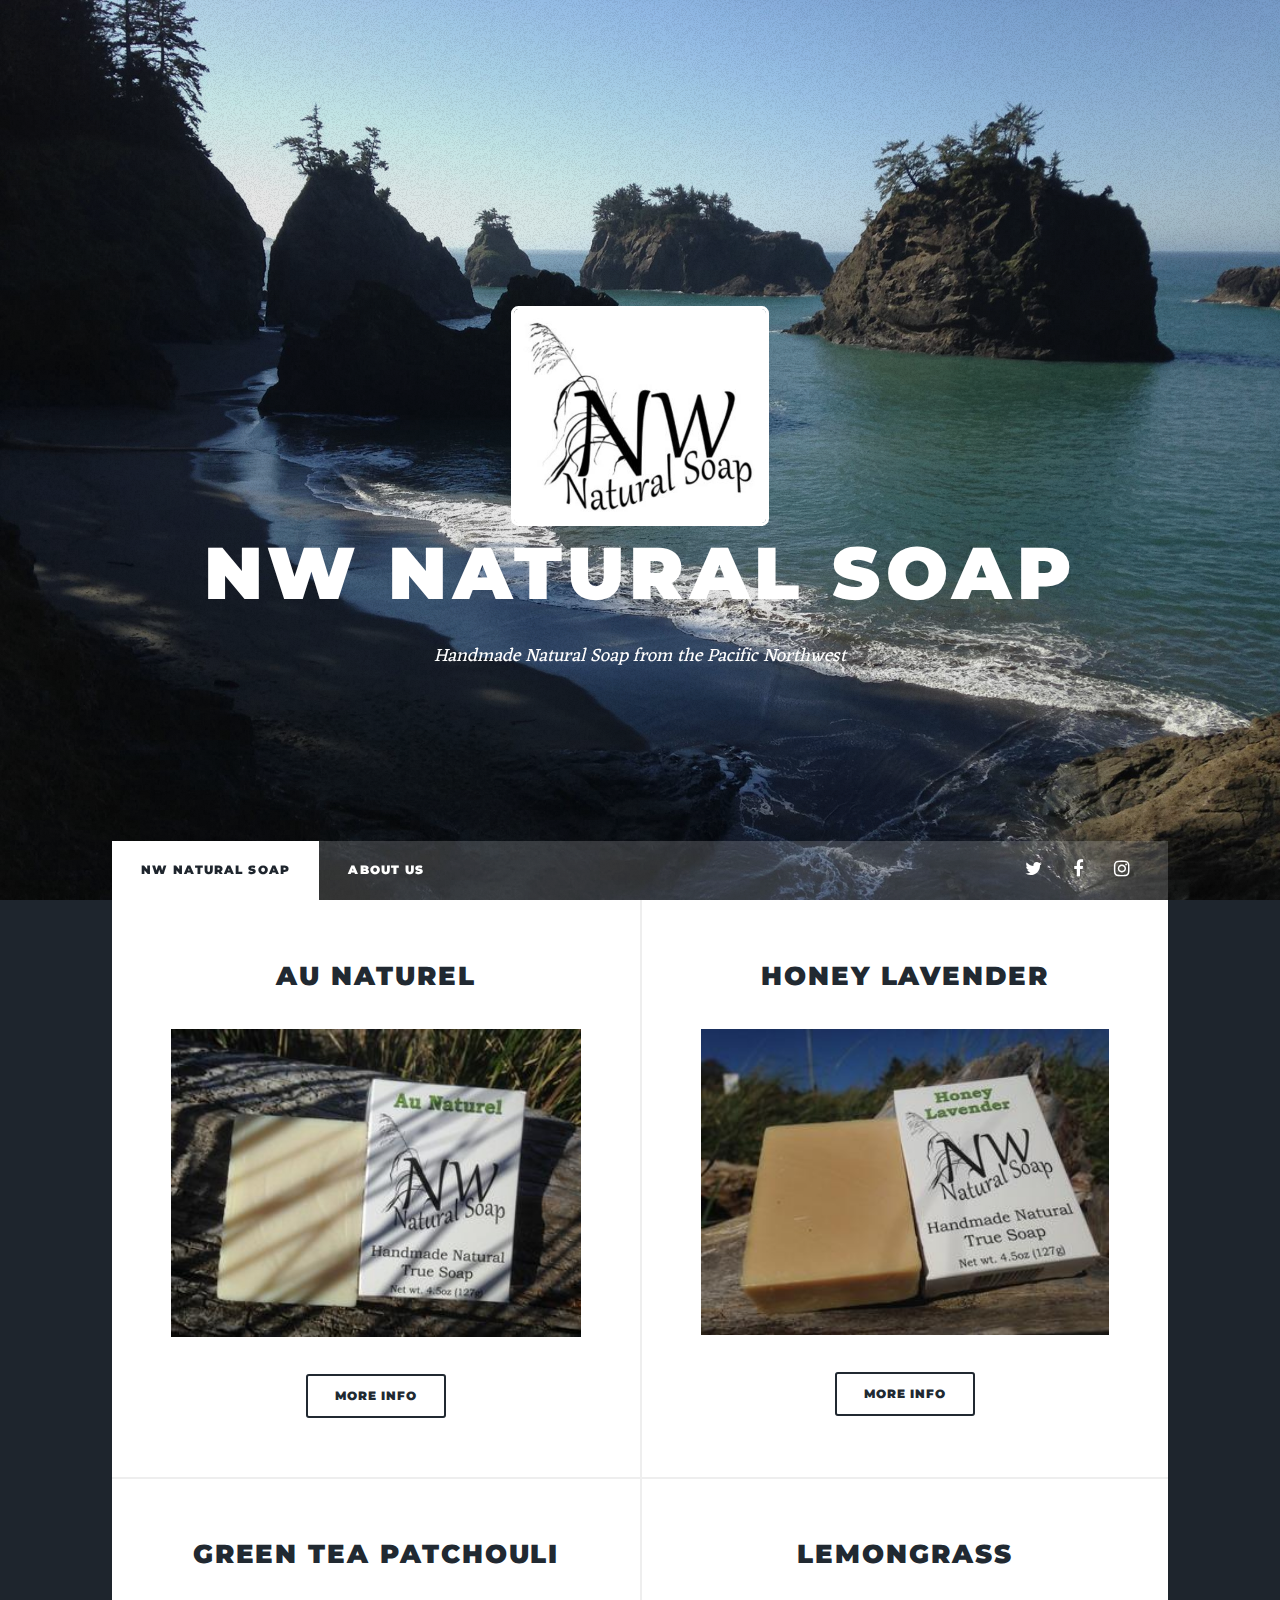
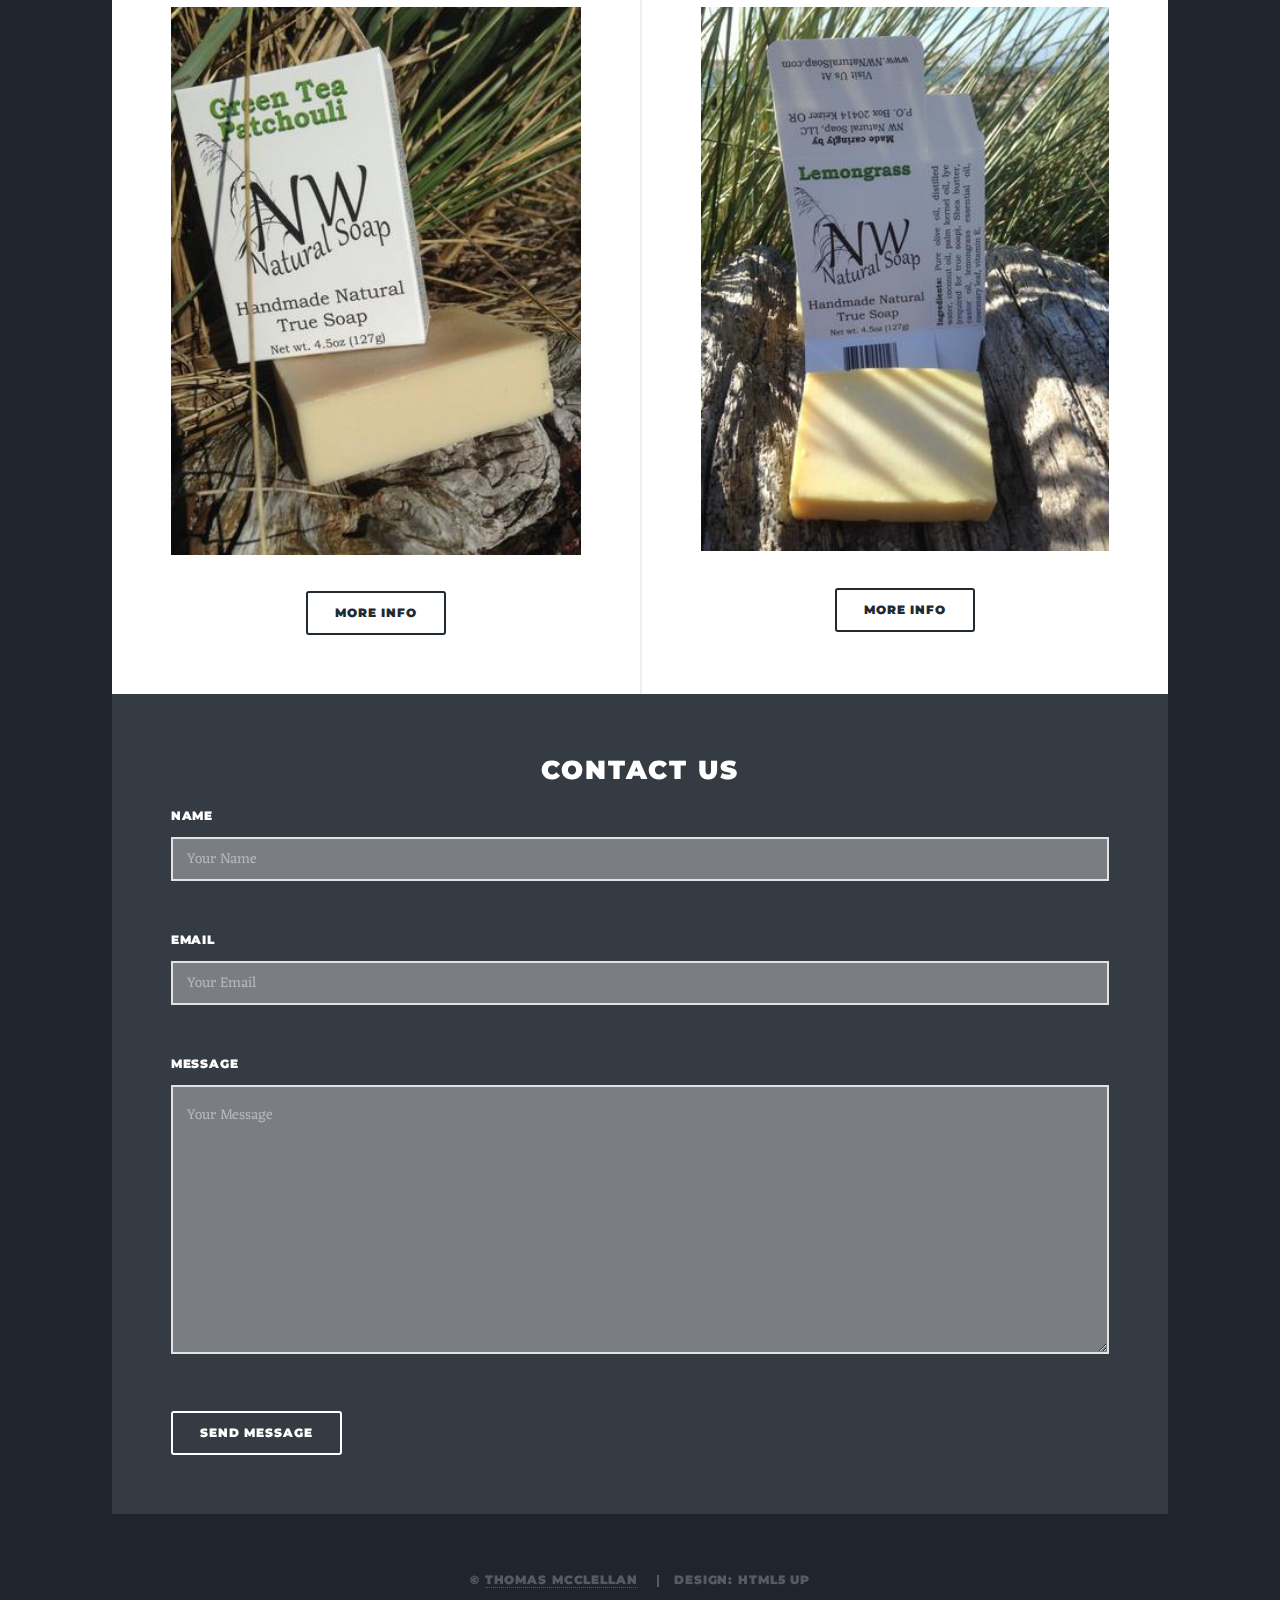
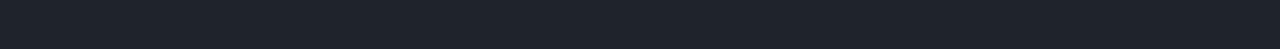
==== index.html @ 05a338fe "Fonts and info added" ====
<!DOCTYPE HTML>
<!--
	Massively by HTML5 UP
	html5up.net | @ajlkn
	Free for personal and commercial use under the CCA 3.0 license (html5up.net/license)
-->
<html>
	<head>
		<title>NW Natural Soap Company</title>
		<meta charset="utf-8" />
		<meta name="viewport" content="width=device-width, initial-scale=1, user-scalable=no" />
    <link rel="stylesheet" href="assets/css/main.css" />
    <link href="https://fonts.googleapis.com/css?family=Eczar|Montserrat:500" rel="stylesheet">    
		<noscript><link rel="stylesheet" href="assets/css/noscript.css" /></noscript>
	</head>
	<body class="is-loading">

		<!-- Wrapper -->
    <div id="wrapper" class="fade-in">

      <!-- Intro -->
      <div id="intro">
        <img src="./images/logo.jpg" alt="NW Natural Soap" style="height: 15em; border: 3px solid white;; border-radius: 0.5em">
        <h1 style="margin-top: 10px">NW Natural Soap</h1>
        <p>Handmade Natural Soap from the Pacific Northwest</p><br><br><br>
      </div>

      <!-- Header -->
      <header id="header">
        <a href="index.html" class="logo">NW Natural Soap</a>
      </header>

      <!-- Nav -->
      <nav id="nav">
        <ul class="links">
          <li class="active"><a href="index.html">NW Natural Soap</a></li>
          <li><a href="aboutUs.html">About Us</a></li>
          <!-- <li><a href="elements.html">Elements Reference</a></li> -->
        </ul>
        <ul class="icons">
          <li><a href="#" class="icon fa-twitter"><span class="label">Twitter</span></a></li>
          <li><a href="#" class="icon fa-facebook"><span class="label">Facebook</span></a></li>
          <li><a href="#" class="icon fa-instagram"><span class="label">Instagram</span></a></li>
        </ul>
      </nav>

      <!-- Main -->
      <div id="main">

        <!-- Product -->
          <section class="posts">
            <article>
              <header>
                <h2>Au Naturel</h2>
              </header>
              <a class="image fit"><img src="images/auNaturel.jpg" alt="" /></a>
              <div class="dropdown">
                <button class="accordion">More Info</button>
                <div class="accordionDrop">
                  <p>Our Au Naturel soap is just that.  No added colors, scents, or oils are added, providing a gentle cleansing soap that is safe for sensitive skin. <br><br> Ingredients:  Pure olive oil, distilled water, coconut oil, palm kernel oil, lye (required for true soap), castor oil, rosemary leaf, and vitamin E. <br><br> $5.00</p>
              
                  <ul class="actions">
                    <li><a href="#" class="button">Buy Now!</a></li>
                  </ul>
                </div>
              </div>
            </article>
            <article>
              <header>
                <h2>Honey Lavender</h2>
              </header>
              <a class="image fit"><img src="images/honeyLavender.jpg" alt="" /></a>
              <div class="dropdown">
                <button class="accordion">More Info</button>
                <div class="accordionDrop">
                    <p>Honey Lavender is a wonderful blend of goodness!  Considered to be antioxidant rich, a natural antibacterial and a humectant (attracting and retaining moisture) honey is one of the most healthful additives for soap!  Lavender is thought to soothe the skin, promote healing and reduce redness.  This soap leaves your skin moist and smooth. <br><br> Ingredients:  Pure olive oil, distilled water, coconut oil, palm kernel oil, lye (required for true soap), castor oil, buckwheat honey, lavender (Bulgarian) essential oil. <br><br> $6.50</p>
              
                  <ul class="actions">
                    <li><a href="#" class="button">Buy Now!</a></li>
                  </ul>
                </div>
              </div>
            </article>
            <article>
              <header>
                <h2>Green Tea Patchouli</h2>
              </header>
              <a class="image fit"><img src="images/greenTeaPatchouli.jpg" alt="" /></a>
              <div class="dropdown">
                <button class="accordion">More Info</button>
                <div class="accordionDrop">
                    <p>Our research has found this to be a surprisingly popular blend!  Patchouli, known for its strong earthy fragrance, may have positive physical and emotional benefits when incorporated into a natural skin care routine.  Current research suggests health benefits of using green tea on skin, primarily with an antioxidant focus. <br><br> Ingredients:  Pure olive oil, green tea, coconut oil, palm kernel oil, lye (required for true soap), castor oil, patchouli essential oil, rosemary leaf, vitamin E. <br><br> $5.00</p>
              
                  <ul class="actions">
                    <li><a href="#" class="button">Buy Now!</a></li>
                  </ul>
                </div>
              </div>
            </article>
            <article>
              <header>
                <h2>Lemongrass</h2>
              </header>
              <a class="image fit"><img src="images/lemongrass.jpg" alt="" /></a>
              <div class="dropdown">
                <button class="accordion">More Info</button>
                <div class="accordionDrop">
                    <p>Lemongrass is a bright citrusy essential oil considered to provide antifungal, antibacterial, and anti-inflammatory protection to name a few. <br><br> Ingredients:  Pure olive oil, distilled water, coconut oil, palm kernel oil, lye (required for true soap), shea butter, castor oil, lemongrass essential oil, rosemary leaf, vitamin E. <br><br> $5.00</p>
              
                  <ul class="actions">
                    <li><a href="#" class="button">Buy Now!</a></li>
                  </ul>
                </div>
              </div>
            </article>
          </section>
      </div>

      <!-- Footer -->
      <footer id="footer">
        <section>
          <h2>Contact Us</h2>
          <form "https://formspree.io/thomasmcclellan87@gmail.com" method="POST">
            <div class="field form-group">
              <label for="name">Name</label>
              <input type="text" class="form-control" placeholder="Your Name" id="name" required="" data-validation-required-message="Please enter your name" name="name"> 
              <p class="help-block text-danger"></p>
            </div>
            <div class="field form-group">
              <label for="email">Email</label>
              <input type="email" class="form-control" placeholder="Your Email" id="email" required="" data-validation-required-message="Please enter your email" name="_replyto"> 
              <p class="help-block text-danger"></p>
            </div>
            <div class="field form-group">
              <label for="message">Message</label>
              <textarea class="form-control" rows="7" placeholder="Your Message" id="message" required="" data-validation-required-message="Please leave a message" name="message"></textarea>
              <p class="help-block text-danger"></p>
            </div>
            <div class="text-center actions">
              <div id="success"></div>
              <button id="sendMessageButton" class="btn btn-primary" type="submit">
                Send Message
              </button>
            </div>
          </form>
        </section>
      </footer>

      <!-- Copyright -->
      <div id="copyright">
        <ul>
          <li>&copy; <a href="thomasmcclellan.github.io" target="blank">Thomas McClellan</a></li>
          <li>Design: HTML5 UP</li>
        </ul>
      </div>
    </div>

    <!-- Scripts -->
    
    <script src="assets/js/jquery.min.js"></script>
    <script src="assets/js/jquery.scrollex.min.js"></script>
    <script src="assets/js/jquery.scrolly.min.js"></script>
    <script src="assets/js/skel.min.js"></script>
    <script src="assets/js/util.js"></script>
    <script src="assets/js/main.js"></script>
	</body>
</html>
---- assets/css/main.css ----
@import url(font-awesome.min.css);
@import url("https://fonts.googleapis.com/css?family=Merriweather:300,700,300italic,700italic|Source+Sans+Pro:900");

/*
	Massively by HTML5 UP
	html5up.net | @ajlkn
	Free for personal and commercial use under the CCA 3.0 license (html5up.net/license)
*/

/* Reset */

	html, body, div, span, applet, object, iframe, h1, h2, h3, h4, h5, h6, p, blockquote, pre, a, abbr, acronym, address, big, cite, code, del, dfn, em, img, ins, kbd, q, s, samp, small, strike, strong, sub, sup, tt, var, b, u, i, center, dl, dt, dd, ol, ul, li, fieldset, form, label, legend, table, caption, tbody, tfoot, thead, tr, th, td, article, aside, canvas, details, embed, figure, figcaption, footer, header, hgroup, menu, nav, output, ruby, section, summary, time, mark, audio, video {
		margin: 0;
		padding: 0;
		border: 0;
		font-size: 100%;
		font: inherit;
		vertical-align: baseline;
	}

	article, aside, details, figcaption, figure, footer, header, hgroup, menu, nav, section {
		display: block;
	}

	body {
		line-height: 1;
	}

	ol, ul {
		list-style: none;
	}

	blockquote, q {
		quotes: none;
	}

	blockquote:before, blockquote:after, q:before, q:after {
		content: '';
		content: none;
	}

	table {
		border-collapse: collapse;
		border-spacing: 0;
	}

	body {
		-webkit-text-size-adjust: none;
	}

/* Box Model */

	*, *:before, *:after {
		-moz-box-sizing: border-box;
		-webkit-box-sizing: border-box;
		box-sizing: border-box;
	}

/* Grid */

	.row {
		border-bottom: solid 1px transparent;
		-moz-box-sizing: border-box;
		-webkit-box-sizing: border-box;
		box-sizing: border-box;
	}

	.row > * {
		float: left;
		-moz-box-sizing: border-box;
		-webkit-box-sizing: border-box;
		box-sizing: border-box;
	}

	.row:after, .row:before {
		content: '';
		display: block;
		clear: both;
		height: 0;
	}

	.row.uniform > * > :first-child {
		margin-top: 0;
	}

	.row.uniform > * > :last-child {
		margin-bottom: 0;
	}

	.row.\30 \25 > * {
		padding: 0 0 0 0rem;
	}

	.row.\30 \25 {
		margin: 0 0 -1px 0rem;
	}

	.row.uniform.\30 \25 > * {
		padding: 0rem 0 0 0rem;
	}

	.row.uniform.\30 \25 {
		margin: 0rem 0 -1px 0rem;
	}

	.row > * {
		padding: 0 0 0 1.5rem;
	}

	.row {
		margin: 0 0 -1px -1.5rem;
	}

	.row.uniform > * {
		padding: 1.5rem 0 0 1.5rem;
	}

	.row.uniform {
		margin: -1.5rem 0 -1px -1.5rem;
	}

	.row.\32 00\25 > * {
		padding: 0 0 0 3rem;
	}

	.row.\32 00\25 {
		margin: 0 0 -1px -3rem;
	}

	.row.uniform.\32 00\25 > * {
		padding: 3rem 0 0 3rem;
	}

	.row.uniform.\32 00\25 {
		margin: -3rem 0 -1px -3rem;
	}

	.row.\31 50\25 > * {
		padding: 0 0 0 2.25rem;
	}

	.row.\31 50\25 {
		margin: 0 0 -1px -2.25rem;
	}

	.row.uniform.\31 50\25 > * {
		padding: 2.25rem 0 0 2.25rem;
	}

	.row.uniform.\31 50\25 {
		margin: -2.25rem 0 -1px -2.25rem;
	}

	.row.\35 0\25 > * {
		padding: 0 0 0 0.75rem;
	}

	.row.\35 0\25 {
		margin: 0 0 -1px -0.75rem;
	}

	.row.uniform.\35 0\25 > * {
		padding: 0.75rem 0 0 0.75rem;
	}

	.row.uniform.\35 0\25 {
		margin: -0.75rem 0 -1px -0.75rem;
	}

	.row.\32 5\25 > * {
		padding: 0 0 0 0.375rem;
	}

	.row.\32 5\25 {
		margin: 0 0 -1px -0.375rem;
	}

	.row.uniform.\32 5\25 > * {
		padding: 0.375rem 0 0 0.375rem;
	}

	.row.uniform.\32 5\25 {
		margin: -0.375rem 0 -1px -0.375rem;
	}

	.\31 2u, .\31 2u\24 {
		width: 100%;
		clear: none;
		margin-left: 0;
	}

	.\31 1u, .\31 1u\24 {
		width: 91.6666666667%;
		clear: none;
		margin-left: 0;
	}

	.\31 0u, .\31 0u\24 {
		width: 83.3333333333%;
		clear: none;
		margin-left: 0;
	}

	.\39 u, .\39 u\24 {
		width: 75%;
		clear: none;
		margin-left: 0;
	}

	.\38 u, .\38 u\24 {
		width: 66.6666666667%;
		clear: none;
		margin-left: 0;
	}

	.\37 u, .\37 u\24 {
		width: 58.3333333333%;
		clear: none;
		margin-left: 0;
	}

	.\36 u, .\36 u\24 {
		width: 50%;
		clear: none;
		margin-left: 0;
	}

	.\35 u, .\35 u\24 {
		width: 41.6666666667%;
		clear: none;
		margin-left: 0;
	}

	.\34 u, .\34 u\24 {
		width: 33.3333333333%;
		clear: none;
		margin-left: 0;
	}

	.\33 u, .\33 u\24 {
		width: 25%;
		clear: none;
		margin-left: 0;
	}

	.\32 u, .\32 u\24 {
		width: 16.6666666667%;
		clear: none;
		margin-left: 0;
	}

	.\31 u, .\31 u\24 {
		width: 8.3333333333%;
		clear: none;
		margin-left: 0;
	}

	.\31 2u\24 + *,
	.\31 1u\24 + *,
	.\31 0u\24 + *,
	.\39 u\24 + *,
	.\38 u\24 + *,
	.\37 u\24 + *,
	.\36 u\24 + *,
	.\35 u\24 + *,
	.\34 u\24 + *,
	.\33 u\24 + *,
	.\32 u\24 + *,
	.\31 u\24 + * {
		clear: left;
	}

	.\-11u {
		margin-left: 91.66667%;
	}

	.\-10u {
		margin-left: 83.33333%;
	}

	.\-9u {
		margin-left: 75%;
	}

	.\-8u {
		margin-left: 66.66667%;
	}

	.\-7u {
		margin-left: 58.33333%;
	}

	.\-6u {
		margin-left: 50%;
	}

	.\-5u {
		margin-left: 41.66667%;
	}

	.\-4u {
		margin-left: 33.33333%;
	}

	.\-3u {
		margin-left: 25%;
	}

	.\-2u {
		margin-left: 16.66667%;
	}

	.\-1u {
		margin-left: 8.33333%;
	}

	@media screen and (max-width: 1680px) {

		.row > * {
			padding: 0 0 0 1.5rem;
		}

		.row {
			margin: 0 0 -1px -1.5rem;
		}

		.row.uniform > * {
			padding: 1.5rem 0 0 1.5rem;
		}

		.row.uniform {
			margin: -1.5rem 0 -1px -1.5rem;
		}

		.row.\32 00\25 > * {
			padding: 0 0 0 3rem;
		}

		.row.\32 00\25 {
			margin: 0 0 -1px -3rem;
		}

		.row.uniform.\32 00\25 > * {
			padding: 3rem 0 0 3rem;
		}

		.row.uniform.\32 00\25 {
			margin: -3rem 0 -1px -3rem;
		}

		.row.\31 50\25 > * {
			padding: 0 0 0 2.25rem;
		}

		.row.\31 50\25 {
			margin: 0 0 -1px -2.25rem;
		}

		.row.uniform.\31 50\25 > * {
			padding: 2.25rem 0 0 2.25rem;
		}

		.row.uniform.\31 50\25 {
			margin: -2.25rem 0 -1px -2.25rem;
		}

		.row.\35 0\25 > * {
			padding: 0 0 0 0.75rem;
		}

		.row.\35 0\25 {
			margin: 0 0 -1px -0.75rem;
		}

		.row.uniform.\35 0\25 > * {
			padding: 0.75rem 0 0 0.75rem;
		}

		.row.uniform.\35 0\25 {
			margin: -0.75rem 0 -1px -0.75rem;
		}

		.row.\32 5\25 > * {
			padding: 0 0 0 0.375rem;
		}

		.row.\32 5\25 {
			margin: 0 0 -1px -0.375rem;
		}

		.row.uniform.\32 5\25 > * {
			padding: 0.375rem 0 0 0.375rem;
		}

		.row.uniform.\32 5\25 {
			margin: -0.375rem 0 -1px -0.375rem;
		}

		.\31 2u\28xlarge\29, .\31 2u\24\28xlarge\29 {
			width: 100%;
			clear: none;
			margin-left: 0;
		}

		.\31 1u\28xlarge\29, .\31 1u\24\28xlarge\29 {
			width: 91.6666666667%;
			clear: none;
			margin-left: 0;
		}

		.\31 0u\28xlarge\29, .\31 0u\24\28xlarge\29 {
			width: 83.3333333333%;
			clear: none;
			margin-left: 0;
		}

		.\39 u\28xlarge\29, .\39 u\24\28xlarge\29 {
			width: 75%;
			clear: none;
			margin-left: 0;
		}

		.\38 u\28xlarge\29, .\38 u\24\28xlarge\29 {
			width: 66.6666666667%;
			clear: none;
			margin-left: 0;
		}

		.\37 u\28xlarge\29, .\37 u\24\28xlarge\29 {
			width: 58.3333333333%;
			clear: none;
			margin-left: 0;
		}

		.\36 u\28xlarge\29, .\36 u\24\28xlarge\29 {
			width: 50%;
			clear: none;
			margin-left: 0;
		}

		.\35 u\28xlarge\29, .\35 u\24\28xlarge\29 {
			width: 41.6666666667%;
			clear: none;
			margin-left: 0;
		}

		.\34 u\28xlarge\29, .\34 u\24\28xlarge\29 {
			width: 33.3333333333%;
			clear: none;
			margin-left: 0;
		}

		.\33 u\28xlarge\29, .\33 u\24\28xlarge\29 {
			width: 25%;
			clear: none;
			margin-left: 0;
		}

		.\32 u\28xlarge\29, .\32 u\24\28xlarge\29 {
			width: 16.6666666667%;
			clear: none;
			margin-left: 0;
		}

		.\31 u\28xlarge\29, .\31 u\24\28xlarge\29 {
			width: 8.3333333333%;
			clear: none;
			margin-left: 0;
		}

		.\31 2u\24\28xlarge\29 + *,
		.\31 1u\24\28xlarge\29 + *,
		.\31 0u\24\28xlarge\29 + *,
		.\39 u\24\28xlarge\29 + *,
		.\38 u\24\28xlarge\29 + *,
		.\37 u\24\28xlarge\29 + *,
		.\36 u\24\28xlarge\29 + *,
		.\35 u\24\28xlarge\29 + *,
		.\34 u\24\28xlarge\29 + *,
		.\33 u\24\28xlarge\29 + *,
		.\32 u\24\28xlarge\29 + *,
		.\31 u\24\28xlarge\29 + * {
			clear: left;
		}

		.\-11u\28xlarge\29 {
			margin-left: 91.66667%;
		}

		.\-10u\28xlarge\29 {
			margin-left: 83.33333%;
		}

		.\-9u\28xlarge\29 {
			margin-left: 75%;
		}

		.\-8u\28xlarge\29 {
			margin-left: 66.66667%;
		}

		.\-7u\28xlarge\29 {
			margin-left: 58.33333%;
		}

		.\-6u\28xlarge\29 {
			margin-left: 50%;
		}

		.\-5u\28xlarge\29 {
			margin-left: 41.66667%;
		}

		.\-4u\28xlarge\29 {
			margin-left: 33.33333%;
		}

		.\-3u\28xlarge\29 {
			margin-left: 25%;
		}

		.\-2u\28xlarge\29 {
			margin-left: 16.66667%;
		}

		.\-1u\28xlarge\29 {
			margin-left: 8.33333%;
		}

	}

	@media screen and (max-width: 1280px) {

		.row > * {
			padding: 0 0 0 1.5rem;
		}

		.row {
			margin: 0 0 -1px -1.5rem;
		}

		.row.uniform > * {
			padding: 1.5rem 0 0 1.5rem;
		}

		.row.uniform {
			margin: -1.5rem 0 -1px -1.5rem;
		}

		.row.\32 00\25 > * {
			padding: 0 0 0 3rem;
		}

		.row.\32 00\25 {
			margin: 0 0 -1px -3rem;
		}

		.row.uniform.\32 00\25 > * {
			padding: 3rem 0 0 3rem;
		}

		.row.uniform.\32 00\25 {
			margin: -3rem 0 -1px -3rem;
		}

		.row.\31 50\25 > * {
			padding: 0 0 0 2.25rem;
		}

		.row.\31 50\25 {
			margin: 0 0 -1px -2.25rem;
		}

		.row.uniform.\31 50\25 > * {
			padding: 2.25rem 0 0 2.25rem;
		}

		.row.uniform.\31 50\25 {
			margin: -2.25rem 0 -1px -2.25rem;
		}

		.row.\35 0\25 > * {
			padding: 0 0 0 0.75rem;
		}

		.row.\35 0\25 {
			margin: 0 0 -1px -0.75rem;
		}

		.row.uniform.\35 0\25 > * {
			padding: 0.75rem 0 0 0.75rem;
		}

		.row.uniform.\35 0\25 {
			margin: -0.75rem 0 -1px -0.75rem;
		}

		.row.\32 5\25 > * {
			padding: 0 0 0 0.375rem;
		}

		.row.\32 5\25 {
			margin: 0 0 -1px -0.375rem;
		}

		.row.uniform.\32 5\25 > * {
			padding: 0.375rem 0 0 0.375rem;
		}

		.row.uniform.\32 5\25 {
			margin: -0.375rem 0 -1px -0.375rem;
		}

		.\31 2u\28large\29, .\31 2u\24\28large\29 {
			width: 100%;
			clear: none;
			margin-left: 0;
		}

		.\31 1u\28large\29, .\31 1u\24\28large\29 {
			width: 91.6666666667%;
			clear: none;
			margin-left: 0;
		}

		.\31 0u\28large\29, .\31 0u\24\28large\29 {
			width: 83.3333333333%;
			clear: none;
			margin-left: 0;
		}

		.\39 u\28large\29, .\39 u\24\28large\29 {
			width: 75%;
			clear: none;
			margin-left: 0;
		}

		.\38 u\28large\29, .\38 u\24\28large\29 {
			width: 66.6666666667%;
			clear: none;
			margin-left: 0;
		}

		.\37 u\28large\29, .\37 u\24\28large\29 {
			width: 58.3333333333%;
			clear: none;
			margin-left: 0;
		}

		.\36 u\28large\29, .\36 u\24\28large\29 {
			width: 50%;
			clear: none;
			margin-left: 0;
		}

		.\35 u\28large\29, .\35 u\24\28large\29 {
			width: 41.6666666667%;
			clear: none;
			margin-left: 0;
		}

		.\34 u\28large\29, .\34 u\24\28large\29 {
			width: 33.3333333333%;
			clear: none;
			margin-left: 0;
		}

		.\33 u\28large\29, .\33 u\24\28large\29 {
			width: 25%;
			clear: none;
			margin-left: 0;
		}

		.\32 u\28large\29, .\32 u\24\28large\29 {
			width: 16.6666666667%;
			clear: none;
			margin-left: 0;
		}

		.\31 u\28large\29, .\31 u\24\28large\29 {
			width: 8.3333333333%;
			clear: none;
			margin-left: 0;
		}

		.\31 2u\24\28large\29 + *,
		.\31 1u\24\28large\29 + *,
		.\31 0u\24\28large\29 + *,
		.\39 u\24\28large\29 + *,
		.\38 u\24\28large\29 + *,
		.\37 u\24\28large\29 + *,
		.\36 u\24\28large\29 + *,
		.\35 u\24\28large\29 + *,
		.\34 u\24\28large\29 + *,
		.\33 u\24\28large\29 + *,
		.\32 u\24\28large\29 + *,
		.\31 u\24\28large\29 + * {
			clear: left;
		}

		.\-11u\28large\29 {
			margin-left: 91.66667%;
		}

		.\-10u\28large\29 {
			margin-left: 83.33333%;
		}

		.\-9u\28large\29 {
			margin-left: 75%;
		}

		.\-8u\28large\29 {
			margin-left: 66.66667%;
		}

		.\-7u\28large\29 {
			margin-left: 58.33333%;
		}

		.\-6u\28large\29 {
			margin-left: 50%;
		}

		.\-5u\28large\29 {
			margin-left: 41.66667%;
		}

		.\-4u\28large\29 {
			margin-left: 33.33333%;
		}

		.\-3u\28large\29 {
			margin-left: 25%;
		}

		.\-2u\28large\29 {
			margin-left: 16.66667%;
		}

		.\-1u\28large\29 {
			margin-left: 8.33333%;
		}

	}

	@media screen and (max-width: 980px) {

		.row > * {
			padding: 0 0 0 1.5rem;
		}

		.row {
			margin: 0 0 -1px -1.5rem;
		}

		.row.uniform > * {
			padding: 1.5rem 0 0 1.5rem;
		}

		.row.uniform {
			margin: -1.5rem 0 -1px -1.5rem;
		}

		.row.\32 00\25 > * {
			padding: 0 0 0 3rem;
		}

		.row.\32 00\25 {
			margin: 0 0 -1px -3rem;
		}

		.row.uniform.\32 00\25 > * {
			padding: 3rem 0 0 3rem;
		}

		.row.uniform.\32 00\25 {
			margin: -3rem 0 -1px -3rem;
		}

		.row.\31 50\25 > * {
			padding: 0 0 0 2.25rem;
		}

		.row.\31 50\25 {
			margin: 0 0 -1px -2.25rem;
		}

		.row.uniform.\31 50\25 > * {
			padding: 2.25rem 0 0 2.25rem;
		}

		.row.uniform.\31 50\25 {
			margin: -2.25rem 0 -1px -2.25rem;
		}

		.row.\35 0\25 > * {
			padding: 0 0 0 0.75rem;
		}

		.row.\35 0\25 {
			margin: 0 0 -1px -0.75rem;
		}

		.row.uniform.\35 0\25 > * {
			padding: 0.75rem 0 0 0.75rem;
		}

		.row.uniform.\35 0\25 {
			margin: -0.75rem 0 -1px -0.75rem;
		}

		.row.\32 5\25 > * {
			padding: 0 0 0 0.375rem;
		}

		.row.\32 5\25 {
			margin: 0 0 -1px -0.375rem;
		}

		.row.uniform.\32 5\25 > * {
			padding: 0.375rem 0 0 0.375rem;
		}

		.row.uniform.\32 5\25 {
			margin: -0.375rem 0 -1px -0.375rem;
		}

		.\31 2u\28medium\29, .\31 2u\24\28medium\29 {
			width: 100%;
			clear: none;
			margin-left: 0;
		}

		.\31 1u\28medium\29, .\31 1u\24\28medium\29 {
			width: 91.6666666667%;
			clear: none;
			margin-left: 0;
		}

		.\31 0u\28medium\29, .\31 0u\24\28medium\29 {
			width: 83.3333333333%;
			clear: none;
			margin-left: 0;
		}

		.\39 u\28medium\29, .\39 u\24\28medium\29 {
			width: 75%;
			clear: none;
			margin-left: 0;
		}

		.\38 u\28medium\29, .\38 u\24\28medium\29 {
			width: 66.6666666667%;
			clear: none;
			margin-left: 0;
		}

		.\37 u\28medium\29, .\37 u\24\28medium\29 {
			width: 58.3333333333%;
			clear: none;
			margin-left: 0;
		}

		.\36 u\28medium\29, .\36 u\24\28medium\29 {
			width: 50%;
			clear: none;
			margin-left: 0;
		}

		.\35 u\28medium\29, .\35 u\24\28medium\29 {
			width: 41.6666666667%;
			clear: none;
			margin-left: 0;
		}

		.\34 u\28medium\29, .\34 u\24\28medium\29 {
			width: 33.3333333333%;
			clear: none;
			margin-left: 0;
		}

		.\33 u\28medium\29, .\33 u\24\28medium\29 {
			width: 25%;
			clear: none;
			margin-left: 0;
		}

		.\32 u\28medium\29, .\32 u\24\28medium\29 {
			width: 16.6666666667%;
			clear: none;
			margin-left: 0;
		}

		.\31 u\28medium\29, .\31 u\24\28medium\29 {
			width: 8.3333333333%;
			clear: none;
			margin-left: 0;
		}

		.\31 2u\24\28medium\29 + *,
		.\31 1u\24\28medium\29 + *,
		.\31 0u\24\28medium\29 + *,
		.\39 u\24\28medium\29 + *,
		.\38 u\24\28medium\29 + *,
		.\37 u\24\28medium\29 + *,
		.\36 u\24\28medium\29 + *,
		.\35 u\24\28medium\29 + *,
		.\34 u\24\28medium\29 + *,
		.\33 u\24\28medium\29 + *,
		.\32 u\24\28medium\29 + *,
		.\31 u\24\28medium\29 + * {
			clear: left;
		}

		.\-11u\28medium\29 {
			margin-left: 91.66667%;
		}

		.\-10u\28medium\29 {
			margin-left: 83.33333%;
		}

		.\-9u\28medium\29 {
			margin-left: 75%;
		}

		.\-8u\28medium\29 {
			margin-left: 66.66667%;
		}

		.\-7u\28medium\29 {
			margin-left: 58.33333%;
		}

		.\-6u\28medium\29 {
			margin-left: 50%;
		}

		.\-5u\28medium\29 {
			margin-left: 41.66667%;
		}

		.\-4u\28medium\29 {
			margin-left: 33.33333%;
		}

		.\-3u\28medium\29 {
			margin-left: 25%;
		}

		.\-2u\28medium\29 {
			margin-left: 16.66667%;
		}

		.\-1u\28medium\29 {
			margin-left: 8.33333%;
		}

	}

	@media screen and (max-width: 736px) {

		.row > * {
			padding: 0 0 0 1.5rem;
		}

		.row {
			margin: 0 0 -1px -1.5rem;
		}

		.row.uniform > * {
			padding: 1.5rem 0 0 1.5rem;
		}

		.row.uniform {
			margin: -1.5rem 0 -1px -1.5rem;
		}

		.row.\32 00\25 > * {
			padding: 0 0 0 3rem;
		}

		.row.\32 00\25 {
			margin: 0 0 -1px -3rem;
		}

		.row.uniform.\32 00\25 > * {
			padding: 3rem 0 0 3rem;
		}

		.row.uniform.\32 00\25 {
			margin: -3rem 0 -1px -3rem;
		}

		.row.\31 50\25 > * {
			padding: 0 0 0 2.25rem;
		}

		.row.\31 50\25 {
			margin: 0 0 -1px -2.25rem;
		}

		.row.uniform.\31 50\25 > * {
			padding: 2.25rem 0 0 2.25rem;
		}

		.row.uniform.\31 50\25 {
			margin: -2.25rem 0 -1px -2.25rem;
		}

		.row.\35 0\25 > * {
			padding: 0 0 0 0.75rem;
		}

		.row.\35 0\25 {
			margin: 0 0 -1px -0.75rem;
		}

		.row.uniform.\35 0\25 > * {
			padding: 0.75rem 0 0 0.75rem;
		}

		.row.uniform.\35 0\25 {
			margin: -0.75rem 0 -1px -0.75rem;
		}

		.row.\32 5\25 > * {
			padding: 0 0 0 0.375rem;
		}

		.row.\32 5\25 {
			margin: 0 0 -1px -0.375rem;
		}

		.row.uniform.\32 5\25 > * {
			padding: 0.375rem 0 0 0.375rem;
		}

		.row.uniform.\32 5\25 {
			margin: -0.375rem 0 -1px -0.375rem;
		}

		.\31 2u\28small\29, .\31 2u\24\28small\29 {
			width: 100%;
			clear: none;
			margin-left: 0;
		}

		.\31 1u\28small\29, .\31 1u\24\28small\29 {
			width: 91.6666666667%;
			clear: none;
			margin-left: 0;
		}

		.\31 0u\28small\29, .\31 0u\24\28small\29 {
			width: 83.3333333333%;
			clear: none;
			margin-left: 0;
		}

		.\39 u\28small\29, .\39 u\24\28small\29 {
			width: 75%;
			clear: none;
			margin-left: 0;
		}

		.\38 u\28small\29, .\38 u\24\28small\29 {
			width: 66.6666666667%;
			clear: none;
			margin-left: 0;
		}

		.\37 u\28small\29, .\37 u\24\28small\29 {
			width: 58.3333333333%;
			clear: none;
			margin-left: 0;
		}

		.\36 u\28small\29, .\36 u\24\28small\29 {
			width: 50%;
			clear: none;
			margin-left: 0;
		}

		.\35 u\28small\29, .\35 u\24\28small\29 {
			width: 41.6666666667%;
			clear: none;
			margin-left: 0;
		}

		.\34 u\28small\29, .\34 u\24\28small\29 {
			width: 33.3333333333%;
			clear: none;
			margin-left: 0;
		}

		.\33 u\28small\29, .\33 u\24\28small\29 {
			width: 25%;
			clear: none;
			margin-left: 0;
		}

		.\32 u\28small\29, .\32 u\24\28small\29 {
			width: 16.6666666667%;
			clear: none;
			margin-left: 0;
		}

		.\31 u\28small\29, .\31 u\24\28small\29 {
			width: 8.3333333333%;
			clear: none;
			margin-left: 0;
		}

		.\31 2u\24\28small\29 + *,
		.\31 1u\24\28small\29 + *,
		.\31 0u\24\28small\29 + *,
		.\39 u\24\28small\29 + *,
		.\38 u\24\28small\29 + *,
		.\37 u\24\28small\29 + *,
		.\36 u\24\28small\29 + *,
		.\35 u\24\28small\29 + *,
		.\34 u\24\28small\29 + *,
		.\33 u\24\28small\29 + *,
		.\32 u\24\28small\29 + *,
		.\31 u\24\28small\29 + * {
			clear: left;
		}

		.\-11u\28small\29 {
			margin-left: 91.66667%;
		}

		.\-10u\28small\29 {
			margin-left: 83.33333%;
		}

		.\-9u\28small\29 {
			margin-left: 75%;
		}

		.\-8u\28small\29 {
			margin-left: 66.66667%;
		}

		.\-7u\28small\29 {
			margin-left: 58.33333%;
		}

		.\-6u\28small\29 {
			margin-left: 50%;
		}

		.\-5u\28small\29 {
			margin-left: 41.66667%;
		}

		.\-4u\28small\29 {
			margin-left: 33.33333%;
		}

		.\-3u\28small\29 {
			margin-left: 25%;
		}

		.\-2u\28small\29 {
			margin-left: 16.66667%;
		}

		.\-1u\28small\29 {
			margin-left: 8.33333%;
		}

	}

	@media screen and (max-width: 480px) {

		.row > * {
			padding: 0 0 0 1.5rem;
		}

		.row {
			margin: 0 0 -1px -1.5rem;
		}

		.row.uniform > * {
			padding: 1.5rem 0 0 1.5rem;
		}

		.row.uniform {
			margin: -1.5rem 0 -1px -1.5rem;
		}

		.row.\32 00\25 > * {
			padding: 0 0 0 3rem;
		}

		.row.\32 00\25 {
			margin: 0 0 -1px -3rem;
		}

		.row.uniform.\32 00\25 > * {
			padding: 3rem 0 0 3rem;
		}

		.row.uniform.\32 00\25 {
			margin: -3rem 0 -1px -3rem;
		}

		.row.\31 50\25 > * {
			padding: 0 0 0 2.25rem;
		}

		.row.\31 50\25 {
			margin: 0 0 -1px -2.25rem;
		}

		.row.uniform.\31 50\25 > * {
			padding: 2.25rem 0 0 2.25rem;
		}

		.row.uniform.\31 50\25 {
			margin: -2.25rem 0 -1px -2.25rem;
		}

		.row.\35 0\25 > * {
			padding: 0 0 0 0.75rem;
		}

		.row.\35 0\25 {
			margin: 0 0 -1px -0.75rem;
		}

		.row.uniform.\35 0\25 > * {
			padding: 0.75rem 0 0 0.75rem;
		}

		.row.uniform.\35 0\25 {
			margin: -0.75rem 0 -1px -0.75rem;
		}

		.row.\32 5\25 > * {
			padding: 0 0 0 0.375rem;
		}

		.row.\32 5\25 {
			margin: 0 0 -1px -0.375rem;
		}

		.row.uniform.\32 5\25 > * {
			padding: 0.375rem 0 0 0.375rem;
		}

		.row.uniform.\32 5\25 {
			margin: -0.375rem 0 -1px -0.375rem;
		}

		.\31 2u\28xsmall\29, .\31 2u\24\28xsmall\29 {
			width: 100%;
			clear: none;
			margin-left: 0;
		}

		.\31 1u\28xsmall\29, .\31 1u\24\28xsmall\29 {
			width: 91.6666666667%;
			clear: none;
			margin-left: 0;
		}

		.\31 0u\28xsmall\29, .\31 0u\24\28xsmall\29 {
			width: 83.3333333333%;
			clear: none;
			margin-left: 0;
		}

		.\39 u\28xsmall\29, .\39 u\24\28xsmall\29 {
			width: 75%;
			clear: none;
			margin-left: 0;
		}

		.\38 u\28xsmall\29, .\38 u\24\28xsmall\29 {
			width: 66.6666666667%;
			clear: none;
			margin-left: 0;
		}

		.\37 u\28xsmall\29, .\37 u\24\28xsmall\29 {
			width: 58.3333333333%;
			clear: none;
			margin-left: 0;
		}

		.\36 u\28xsmall\29, .\36 u\24\28xsmall\29 {
			width: 50%;
			clear: none;
			margin-left: 0;
		}

		.\35 u\28xsmall\29, .\35 u\24\28xsmall\29 {
			width: 41.6666666667%;
			clear: none;
			margin-left: 0;
		}

		.\34 u\28xsmall\29, .\34 u\24\28xsmall\29 {
			width: 33.3333333333%;
			clear: none;
			margin-left: 0;
		}

		.\33 u\28xsmall\29, .\33 u\24\28xsmall\29 {
			width: 25%;
			clear: none;
			margin-left: 0;
		}

		.\32 u\28xsmall\29, .\32 u\24\28xsmall\29 {
			width: 16.6666666667%;
			clear: none;
			margin-left: 0;
		}

		.\31 u\28xsmall\29, .\31 u\24\28xsmall\29 {
			width: 8.3333333333%;
			clear: none;
			margin-left: 0;
		}

		.\31 2u\24\28xsmall\29 + *,
		.\31 1u\24\28xsmall\29 + *,
		.\31 0u\24\28xsmall\29 + *,
		.\39 u\24\28xsmall\29 + *,
		.\38 u\24\28xsmall\29 + *,
		.\37 u\24\28xsmall\29 + *,
		.\36 u\24\28xsmall\29 + *,
		.\35 u\24\28xsmall\29 + *,
		.\34 u\24\28xsmall\29 + *,
		.\33 u\24\28xsmall\29 + *,
		.\32 u\24\28xsmall\29 + *,
		.\31 u\24\28xsmall\29 + * {
			clear: left;
		}

		.\-11u\28xsmall\29 {
			margin-left: 91.66667%;
		}

		.\-10u\28xsmall\29 {
			margin-left: 83.33333%;
		}

		.\-9u\28xsmall\29 {
			margin-left: 75%;
		}

		.\-8u\28xsmall\29 {
			margin-left: 66.66667%;
		}

		.\-7u\28xsmall\29 {
			margin-left: 58.33333%;
		}

		.\-6u\28xsmall\29 {
			margin-left: 50%;
		}

		.\-5u\28xsmall\29 {
			margin-left: 41.66667%;
		}

		.\-4u\28xsmall\29 {
			margin-left: 33.33333%;
		}

		.\-3u\28xsmall\29 {
			margin-left: 25%;
		}

		.\-2u\28xsmall\29 {
			margin-left: 16.66667%;
		}

		.\-1u\28xsmall\29 {
			margin-left: 8.33333%;
		}

	}

	@media screen and (max-width: 360px) {

		.row > * {
			padding: 0 0 0 1.5rem;
		}

		.row {
			margin: 0 0 -1px -1.5rem;
		}

		.row.uniform > * {
			padding: 1.5rem 0 0 1.5rem;
		}

		.row.uniform {
			margin: -1.5rem 0 -1px -1.5rem;
		}

		.row.\32 00\25 > * {
			padding: 0 0 0 3rem;
		}

		.row.\32 00\25 {
			margin: 0 0 -1px -3rem;
		}

		.row.uniform.\32 00\25 > * {
			padding: 3rem 0 0 3rem;
		}

		.row.uniform.\32 00\25 {
			margin: -3rem 0 -1px -3rem;
		}

		.row.\31 50\25 > * {
			padding: 0 0 0 2.25rem;
		}

		.row.\31 50\25 {
			margin: 0 0 -1px -2.25rem;
		}

		.row.uniform.\31 50\25 > * {
			padding: 2.25rem 0 0 2.25rem;
		}

		.row.uniform.\31 50\25 {
			margin: -2.25rem 0 -1px -2.25rem;
		}

		.row.\35 0\25 > * {
			padding: 0 0 0 0.75rem;
		}

		.row.\35 0\25 {
			margin: 0 0 -1px -0.75rem;
		}

		.row.uniform.\35 0\25 > * {
			padding: 0.75rem 0 0 0.75rem;
		}

		.row.uniform.\35 0\25 {
			margin: -0.75rem 0 -1px -0.75rem;
		}

		.row.\32 5\25 > * {
			padding: 0 0 0 0.375rem;
		}

		.row.\32 5\25 {
			margin: 0 0 -1px -0.375rem;
		}

		.row.uniform.\32 5\25 > * {
			padding: 0.375rem 0 0 0.375rem;
		}

		.row.uniform.\32 5\25 {
			margin: -0.375rem 0 -1px -0.375rem;
		}

		.\31 2u\28xxsmall\29, .\31 2u\24\28xxsmall\29 {
			width: 100%;
			clear: none;
			margin-left: 0;
		}

		.\31 1u\28xxsmall\29, .\31 1u\24\28xxsmall\29 {
			width: 91.6666666667%;
			clear: none;
			margin-left: 0;
		}

		.\31 0u\28xxsmall\29, .\31 0u\24\28xxsmall\29 {
			width: 83.3333333333%;
			clear: none;
			margin-left: 0;
		}

		.\39 u\28xxsmall\29, .\39 u\24\28xxsmall\29 {
			width: 75%;
			clear: none;
			margin-left: 0;
		}

		.\38 u\28xxsmall\29, .\38 u\24\28xxsmall\29 {
			width: 66.6666666667%;
			clear: none;
			margin-left: 0;
		}

		.\37 u\28xxsmall\29, .\37 u\24\28xxsmall\29 {
			width: 58.3333333333%;
			clear: none;
			margin-left: 0;
		}

		.\36 u\28xxsmall\29, .\36 u\24\28xxsmall\29 {
			width: 50%;
			clear: none;
			margin-left: 0;
		}

		.\35 u\28xxsmall\29, .\35 u\24\28xxsmall\29 {
			width: 41.6666666667%;
			clear: none;
			margin-left: 0;
		}

		.\34 u\28xxsmall\29, .\34 u\24\28xxsmall\29 {
			width: 33.3333333333%;
			clear: none;
			margin-left: 0;
		}

		.\33 u\28xxsmall\29, .\33 u\24\28xxsmall\29 {
			width: 25%;
			clear: none;
			margin-left: 0;
		}

		.\32 u\28xxsmall\29, .\32 u\24\28xxsmall\29 {
			width: 16.6666666667%;
			clear: none;
			margin-left: 0;
		}

		.\31 u\28xxsmall\29, .\31 u\24\28xxsmall\29 {
			width: 8.3333333333%;
			clear: none;
			margin-left: 0;
		}

		.\31 2u\24\28xxsmall\29 + *,
		.\31 1u\24\28xxsmall\29 + *,
		.\31 0u\24\28xxsmall\29 + *,
		.\39 u\24\28xxsmall\29 + *,
		.\38 u\24\28xxsmall\29 + *,
		.\37 u\24\28xxsmall\29 + *,
		.\36 u\24\28xxsmall\29 + *,
		.\35 u\24\28xxsmall\29 + *,
		.\34 u\24\28xxsmall\29 + *,
		.\33 u\24\28xxsmall\29 + *,
		.\32 u\24\28xxsmall\29 + *,
		.\31 u\24\28xxsmall\29 + * {
			clear: left;
		}

		.\-11u\28xxsmall\29 {
			margin-left: 91.66667%;
		}

		.\-10u\28xxsmall\29 {
			margin-left: 83.33333%;
		}

		.\-9u\28xxsmall\29 {
			margin-left: 75%;
		}

		.\-8u\28xxsmall\29 {
			margin-left: 66.66667%;
		}

		.\-7u\28xxsmall\29 {
			margin-left: 58.33333%;
		}

		.\-6u\28xxsmall\29 {
			margin-left: 50%;
		}

		.\-5u\28xxsmall\29 {
			margin-left: 41.66667%;
		}

		.\-4u\28xxsmall\29 {
			margin-left: 33.33333%;
		}

		.\-3u\28xxsmall\29 {
			margin-left: 25%;
		}

		.\-2u\28xxsmall\29 {
			margin-left: 16.66667%;
		}

		.\-1u\28xxsmall\29 {
			margin-left: 8.33333%;
		}

	}

/* Basic */

	@-ms-viewport {
		width: device-width;
	}

	body {
		-ms-overflow-style: scrollbar;
	}

	@media screen and (max-width: 480px) {

		html, body {
			min-width: 320px;
		}

	}

	body {
		background-color: #1e252d;
	}

		body.is-loading *, body.is-loading *:before, body.is-loading *:after {
			-moz-animation: none !important;
			-webkit-animation: none !important;
			-ms-animation: none !important;
			animation: none !important;
			-moz-transition: none !important;
			-webkit-transition: none !important;
			-ms-transition: none !important;
			transition: none !important;
		}

/* Type */

	html {
		font-size: 16pt;
	}

		@media screen and (max-width: 1680px) {

			html {
				font-size: 12pt;
			}

		}

		@media screen and (max-width: 1280px) {

			html {
				font-size: 11pt;
			}

		}

		@media screen and (max-width: 360px) {

			html {
				font-size: 10pt;
			}

		}

	body {
		color: #212931;
	}

	body, input, select, textarea {
		font-family: "Eczar", Georgia, serif;
		font-weight: 300;
		font-size: 1rem;
		line-height: 2.375;
	}

	a {
		-moz-transition: color 0.2s ease-in-out, background-color 0.2s ease-in-out, border-color 0.2s ease-in-out, box-shadow 0.2s ease-in-out;
		-webkit-transition: color 0.2s ease-in-out, background-color 0.2s ease-in-out, border-color 0.2s ease-in-out, box-shadow 0.2s ease-in-out;
		-ms-transition: color 0.2s ease-in-out, background-color 0.2s ease-in-out, border-color 0.2s ease-in-out, box-shadow 0.2s ease-in-out;
		transition: color 0.2s ease-in-out, background-color 0.2s ease-in-out, border-color 0.2s ease-in-out, box-shadow 0.2s ease-in-out;
		border-bottom: dotted 1px;
		text-decoration: none;
	}

		a:hover {
			border-bottom-color: transparent;
		}

	strong, b {
		font-weight: 600;
	}

	em, i {
		font-style: italic;
	}

	p {
		text-align: justify;
		margin: 0 0 2rem 0;
	}

	h1, h2, h3, h4, h5, h6 {
		font-family: "Montserrat", Helvetica, sans-serif;
		font-weight: 900;
		line-height: 1.5;
		letter-spacing: 0.075em;
		text-transform: uppercase;
		margin: 0 0 1rem 0;
	}

		h1 a, h2 a, h3 a, h4 a, h5 a, h6 a {
			border-bottom: 0;
			color: inherit;
			text-decoration: none;
		}

	h1 {
		font-size: 4rem;
		line-height: 1.1;
		margin: 0 0 2rem 0;
	}

	h2 {
		font-size: 1.75rem;
		line-height: 1.3;
		margin: 0 0 1.5rem 0;
	}

	h3 {
		font-size: 1.25rem;
		margin: 0 0 1.5rem 0;
	}

	h4 {
		font-size: 1rem;
	}

	h5 {
		font-size: 0.9rem;
	}

	h6 {
		font-size: 0.8rem;
	}

	sub {
		font-size: 0.8rem;
		position: relative;
		top: 0.5rem;
	}

	sup {
		font-size: 0.8rem;
		position: relative;
		top: -0.5rem;
	}

	blockquote {
		border-left: solid 4px;
		font-style: italic;
		margin: 0 0 2rem 0;
		padding: 0.5rem 0 0.5rem 2rem;
	}

	code {
		border: solid 2px;
		font-family: "Courier New", monospace;
		font-size: 0.9rem;
		margin: 0 0.25rem;
		padding: 0.25rem 0.65rem;
	}

	pre {
		-webkit-overflow-scrolling: touch;
		font-family: "Courier New", monospace;
		font-size: 0.9rem;
		margin: 0 0 2rem 0;
	}

		pre code {
			display: block;
			line-height: 1.75;
			padding: 1rem 1.5rem;
			overflow-x: auto;
		}

	hr {
		border: 0;
		border-bottom: solid 2px;
		margin: 3rem 0;
	}

		hr.major {
			margin: 5rem 0;
		}

	.align-left {
		text-align: left;
	}

	.align-center {
		text-align: center;
	}

	.align-right {
		text-align: right;
	}

	input, select, textarea {
		color: #212931;
	}

	a {
		color: #212931;
		border-bottom-color: rgba(33, 41, 49, 0.5);
	}

		a:hover {
			border-bottom-color: transparent;
			color: green !important;
		}

	strong, b {
		color: #212931;
	}

	h1, h2, h3, h4, h5, h6 {
		color: #212931;
	}

	blockquote {
		border-left-color: #eeeeee;
	}

	code {
		background: rgba(220, 220, 220, 0.25);
		border-color: #eeeeee;
	}

	hr {
		border-bottom-color: #eeeeee;
	}

/* Box */

	.box {
		border: solid 2px;
		margin-bottom: 2rem;
		padding: 1.5rem;
	}

		.box > :last-child,
		.box > :last-child > :last-child,
		.box > :last-child > :last-child > :last-child {
			margin-bottom: 0;
		}

		.box.alt {
			border: 0;
			border-radius: 0;
			padding: 0;
		}

	.box {
		border-color: #eeeeee;
	}

/* Button */

	input[type="submit"],
	input[type="reset"],
	input[type="button"],
	button,
	.button {
		-moz-appearance: none;
		-webkit-appearance: none;
		-ms-appearance: none;
		appearance: none;
		-moz-transition: background-color 0.2s ease-in-out, box-shadow 0.2s ease-in-out, color 0.2s ease-in-out;
		-webkit-transition: background-color 0.2s ease-in-out, box-shadow 0.2s ease-in-out, color 0.2s ease-in-out;
		-ms-transition: background-color 0.2s ease-in-out, box-shadow 0.2s ease-in-out, color 0.2s ease-in-out;
		transition: background-color 0.2s ease-in-out, box-shadow 0.2s ease-in-out, color 0.2s ease-in-out;
		border: 0;
		cursor: pointer;
		display: inline-block;
		font-family: "Montserrat", Helvetica, sans-serif;
		font-size: 0.8rem;
		font-weight: 900;
		letter-spacing: 0.075em;
		height: 3rem;
		line-height: 3rem;
		padding: 0 2rem;
		text-align: center;
		text-decoration: none;
		text-transform: uppercase;
    white-space: nowrap;
    border-radius: 0.25em;
	}

		input[type="submit"].icon:before,
		input[type="reset"].icon:before,
		input[type="button"].icon:before,
		button.icon:before,
		.button.icon:before {
			margin-right: 0.5rem;
		}

		input[type="submit"].icon.solo,
		input[type="reset"].icon.solo,
		input[type="button"].icon.solo,
		button.icon.solo,
		.button.icon.solo {
			position: relative;
			width: 4rem;
			height: 4rem;
			line-height: 4rem;
			border-radius: 4rem;
			text-indent: 4rem;
			overflow: hidden;
			padding: 0;
			white-space: nowrap;
		}

			input[type="submit"].icon.solo:before,
			input[type="reset"].icon.solo:before,
			input[type="button"].icon.solo:before,
			button.icon.solo:before,
			.button.icon.solo:before {
				position: absolute;
				display: block;
				top: 0;
				left: 0;
				width: inherit;
				height: inherit;
				line-height: inherit;
				font-size: 1.25rem;
				margin-right: 0;
				text-align: center;
				text-indent: 0;
			}

		input[type="submit"].fit,
		input[type="reset"].fit,
		input[type="button"].fit,
		button.fit,
		.button.fit {
			display: block;
			margin: 0 0 1rem 0;
			width: 100%;
		}

		input[type="submit"].small,
		input[type="reset"].small,
		input[type="button"].small,
		button.small,
		.button.small {
			font-size: 0.7rem;
			height: 2.5rem;
			line-height: 2.5rem;
			padding: 0 1.5rem;
		}

		input[type="submit"].big,
		input[type="reset"].big,
		input[type="button"].big,
		button.big,
		.button.big {
			font-size: 0.9rem;
			height: 3.5rem;
			line-height: 3.5rem;
			padding: 0 2.75rem;
		}

		@media screen and (max-width: 980px) {

			input[type="submit"],
			input[type="reset"],
			input[type="button"],
			button,
			.button {
				font-size: 0.9rem;
				height: 3.25rem;
				line-height: 3.25rem;
			}

				input[type="submit"].big,
				input[type="reset"].big,
				input[type="button"].big,
				button.big,
				.button.big {
					font-size: 1rem;
					height: 3.75rem;
					line-height: 3.75rem;
				}

		}

		input[type="submit"].disabled, input[type="submit"]:disabled,
		input[type="reset"].disabled,
		input[type="reset"]:disabled,
		input[type="button"].disabled,
		input[type="button"]:disabled,
		button.disabled,
		button:disabled,
		.button.disabled,
		.button:disabled {
			-moz-pointer-events: none;
			-webkit-pointer-events: none;
			-ms-pointer-events: none;
			pointer-events: none;
			opacity: 0.25;
		}

	input[type="submit"],
	input[type="reset"],
	input[type="button"],
	button,
	.button {
		background-color: transparent;
		box-shadow: inset 0 0 0 2px #212931;
		color: #212931 !important;
	}

		input[type="submit"]:hover,
		input[type="reset"]:hover,
		input[type="button"]:hover,
		button:hover,
		.button:hover {
			box-shadow: inset 0 0 0 2px green;
			color: green !important;
		}

		input[type="submit"].special,
		input[type="reset"].special,
		input[type="button"].special,
		button.special,
		.button.special {
			background-color: #212931;
			box-shadow: none;
			color: #ffffff !important;
		}

			input[type="submit"].special:hover,
			input[type="reset"].special:hover,
			input[type="button"].special:hover,
			button.special:hover,
			.button.special:hover {
				background-color: green;
			}

/* Form */

	form {
		display: -moz-flex;
		display: -webkit-flex;
		display: -ms-flex;
		display: flex;
		-moz-flex-wrap: wrap;
		-webkit-flex-wrap: wrap;
		-ms-flex-wrap: wrap;
		flex-wrap: wrap;
		width: calc(100% + 3rem);
		margin: -1.5rem 0 2rem -1.5rem;
	}

		form > .field {
			-moz-flex-grow: 0;
			-webkit-flex-grow: 0;
			-ms-flex-grow: 0;
			flex-grow: 0;
			-moz-flex-shrink: 0;
			-webkit-flex-shrink: 0;
			-ms-flex-shrink: 0;
			flex-shrink: 0;
			padding: 1.5rem 0 0 1.5rem;
			width: calc(100% - 1.5rem);
		}

			form > .field.half {
				width: calc(50% - 0.75rem);
			}

			form > .field.third {
				width: calc(100%/3 - 0.5rem);
			}

			form > .field.quarter {
				width: calc(25% - 0.375rem);
			}

		form > .actions {
			-moz-flex-grow: 0;
			-webkit-flex-grow: 0;
			-ms-flex-grow: 0;
			flex-grow: 0;
			-moz-flex-shrink: 1;
			-webkit-flex-shrink: 1;
			-ms-flex-shrink: 1;
			flex-shrink: 1;
			margin: 1.875rem 0 0 1.5rem !important;
			width: calc(100% - 3rem);
		}

		form.alt {
			display: block;
			width: 100%;
			margin: 0 0 2rem 0;
		}

			form.alt > .actions {
				margin: 0 0 2rem 0;
				width: 100%;
			}

		@media screen and (max-width: 480px) {

			form {
				width: calc(100% + 3rem);
				margin: -1.5rem 0 2rem -1.5rem;
			}

				form > .field {
					padding: 1.5rem 0 0 1.5rem;
					width: calc(100% - 1.5rem);
				}

					form > .field.half {
						width: calc(100% - 1.5rem);
					}

					form > .field.third {
						width: calc(100% - 1.5rem);
					}

					form > .field.quarter {
						width: calc(100% - 1.5rem);
					}

				form > .actions {
					margin: 1.5rem 0 0 1.5rem;
					width: calc(100% - 3rem);
				}

		}

	label {
		display: block;
		font-family: "Montserrat", Helvetica, sans-serif;
		font-weight: 900;
		line-height: 1.5;
		letter-spacing: 0.075em;
		font-size: 0.8rem;
		text-transform: uppercase;
		margin: 0 0 0.75rem 0;
	}

		@media screen and (max-width: 980px) {

			label {
				font-size: 0.9rem;
			}

		}

	input[type="text"],
	input[type="password"],
	input[type="email"],
	select,
	textarea {
		-moz-appearance: none;
		-webkit-appearance: none;
		-ms-appearance: none;
		appearance: none;
		background: transparent;
		border: solid 2px;
		color: inherit;
		display: block;
		outline: 0;
		padding: 0 1rem;
		text-decoration: none;
		width: 100%;
	}

		input[type="text"]:invalid,
		input[type="password"]:invalid,
		input[type="email"]:invalid,
		select:invalid,
		textarea:invalid {
			box-shadow: none;
		}

	.select-wrapper {
		text-decoration: none;
		display: block;
		position: relative;
	}

		.select-wrapper:before {
			-moz-osx-font-smoothing: grayscale;
			-webkit-font-smoothing: antialiased;
			font-family: FontAwesome;
			font-style: normal;
			font-weight: normal;
			text-transform: none !important;
		}

		.select-wrapper:before {
			content: '\f078';
			display: block;
			height: 3rem;
			line-height: 3rem;
			pointer-events: none;
			position: absolute;
			right: 0;
			text-align: center;
			top: 0;
			width: 3rem;
		}

		.select-wrapper select::-ms-expand {
			display: none;
		}

	input[type="text"],
	input[type="password"],
	input[type="email"],
	select {
		height: 3rem;
	}

	textarea {
		padding: 0.75rem 1rem;
	}

	input[type="checkbox"],
	input[type="radio"] {
		-moz-appearance: none;
		-webkit-appearance: none;
		-ms-appearance: none;
		appearance: none;
		display: block;
		float: left;
		margin-right: -2rem;
		opacity: 0;
		width: 1rem;
		z-index: -1;
	}

		input[type="checkbox"] + label,
		input[type="radio"] + label {
			text-decoration: none;
			cursor: pointer;
			display: inline-block;
			font-size: 1rem;
			letter-spacing: 0;
			font-family: "Eczar", Georgia, serif;
			text-transform: none;
			font-weight: 300;
			padding-left: 2.8rem;
			padding-right: 1rem;
			position: relative;
		}

			input[type="checkbox"] + label:before,
			input[type="radio"] + label:before {
				-moz-osx-font-smoothing: grayscale;
				-webkit-font-smoothing: antialiased;
				font-family: FontAwesome;
				font-style: normal;
				font-weight: normal;
				text-transform: none !important;
			}

			input[type="checkbox"] + label:before,
			input[type="radio"] + label:before {
				border: solid 2px;
				content: '';
				display: inline-block;
				height: 1.8rem;
				left: 0;
				line-height: 1.725rem;
				position: absolute;
				text-align: center;
				top: -0.125rem;
				width: 1.8rem;
			}

		input[type="checkbox"]:checked + label:before,
		input[type="radio"]:checked + label:before {
			content: '\f00c';
		}

	input[type="radio"] + label:before {
		border-radius: 100%;
	}

	::-webkit-input-placeholder {
		opacity: 1.0;
	}

	:-moz-placeholder {
		opacity: 1.0;
	}

	::-moz-placeholder {
		opacity: 1.0;
	}

	:-ms-input-placeholder {
		opacity: 1.0;
	}

	.formerize-placeholder {
		opacity: 1.0;
	}

	label {
		color: #212931;
	}

	input[type="text"],
	input[type="password"],
	input[type="email"],
	select,
	textarea {
		border-color: #eeeeee;
	}

		input[type="text"]:focus,
		input[type="password"]:focus,
		input[type="email"]:focus,
		select:focus,
		textarea:focus {
			border-color: green;
		}

	select option {
		background-color: #ffffff;
		color: #212931;
	}

	.select-wrapper:before {
		color: #eeeeee;
	}

	input[type="checkbox"] + label,
	input[type="radio"] + label {
		color: #212931;
	}

		input[type="checkbox"] + label:before,
		input[type="radio"] + label:before {
			border-color: #eeeeee;
		}

	input[type="checkbox"]:checked + label:before,
	input[type="radio"]:checked + label:before {
		background-color: #212931;
		border-color: #212931;
		color: #ffffff;
	}

	input[type="checkbox"]:focus + label:before,
	input[type="radio"]:focus + label:before {
		border-color: green;
	}

	::-webkit-input-placeholder {
		color: #909498 !important;
	}

	:-moz-placeholder {
		color: #909498 !important;
	}

	::-moz-placeholder {
		color: #909498 !important;
	}

	:-ms-input-placeholder {
		color: #909498 !important;
	}

	.formerize-placeholder {
		color: #909498 !important;
	}

/* Icon */

	.icon {
		text-decoration: none;
		border-bottom: none;
		position: relative;
	}

		.icon:before {
			-moz-osx-font-smoothing: grayscale;
			-webkit-font-smoothing: antialiased;
			font-family: FontAwesome;
			font-style: normal;
			font-weight: normal;
			text-transform: none !important;
		}

		.icon > .label {
			display: none;
		}

/* Image */

	.image {
		border: 0;
		display: inline-block;
		position: relative;
	}

		.image img {
			display: block;
		}

		.image.left, .image.right {
			max-width: 40%;
		}

			.image.left img, .image.right img {
				width: 100%;
			}

		.image.left {
			float: left;
			margin: 0 2rem 2rem 0;
			top: 0.75rem;
		}

		.image.right {
			float: right;
			margin: 0 0 2rem 2rem;
			top: 0.75rem;
		}

		.image.fit {
			display: block;
			margin: 2.5rem 0;
			width: 100%;
		}

			.image.fit:first-child {
				margin-top: 0;
			}

			.image.fit img {
				width: 100%;
			}

		.image.main {
			display: block;
			margin: 4rem 0;
			width: 100%;
		}

			.image.main:first-child {
				margin-top: 0;
			}

			.image.main img {
				width: 100%;
			}

		@media screen and (max-width: 736px) {

			.image.fit {
				margin: 2rem 0;
			}

			.image.main {
				margin: 2rem 0;
			}

		}

	a.image {
		overflow: hidden;
	}

		a.image img {
			-moz-transition: -moz-transform 0.2s ease-out;
			-webkit-transition: -webkit-transform 0.2s ease-out;
			-ms-transition: -ms-transform 0.2s ease-out;
			transition: transform 0.2s ease-out;
		}

		a.image:hover img {
			-moz-transform: scale(1.05);
			-webkit-transform: scale(1.05);
			-ms-transform: scale(1.05);
			transform: scale(1.05);
		}

/* List */

	ol {
		list-style: decimal;
		margin: 0 0 2rem 0;
		padding-left: 1.25rem;
	}

		ol li {
			padding-left: 0.25rem;
		}

	ul {
		list-style: disc;
		margin: 0 0 2rem 0;
		padding-left: 1rem;
	}

		ul li {
			padding-left: 0.5rem;
		}

		ul.divided {
			list-style: none;
			padding-left: 0;
		}

			ul.divided li {
				border-top: solid 1px;
				padding: 0.5rem 0;
			}

				ul.divided li:first-child {
					border-top: 0;
					padding-top: 0;
				}

		ul.icons {
			cursor: default;
			list-style: none;
			padding-left: 0;
		}

			ul.icons li {
				display: inline-block;
				padding: 0 0.5rem 0 0;
				vertical-align: middle;
			}

				ul.icons li:last-child {
					padding-right: 0;
				}

				ul.icons li .icon:before {
					width: 2.25rem;
					height: 2.25rem;
					line-height: 2.25rem;
					display: inline-block;
					text-align: center;
					border-radius: 100%;
					font-size: 1.25rem;
				}

			ul.icons.alt li .icon:before {
				-moz-transition: color 0.2s ease-in-out, background-color 0.2s ease-in-out, border-color 0.2s ease-in-out, box-shadow 0.2s ease-in-out;
				-webkit-transition: color 0.2s ease-in-out, background-color 0.2s ease-in-out, border-color 0.2s ease-in-out, box-shadow 0.2s ease-in-out;
				-ms-transition: color 0.2s ease-in-out, background-color 0.2s ease-in-out, border-color 0.2s ease-in-out, box-shadow 0.2s ease-in-out;
				transition: color 0.2s ease-in-out, background-color 0.2s ease-in-out, border-color 0.2s ease-in-out, box-shadow 0.2s ease-in-out;
				font-size: 1rem;
			}

		ul.actions {
			cursor: default;
			list-style: none;
			padding-left: 0;
		}

			ul.actions li {
				display: inline-block;
				padding: 0 1rem 0 0;
				vertical-align: middle;
			}

				ul.actions li:last-child {
					padding-right: 0;
				}

			ul.actions.small li {
				padding: 0 0.5rem 0 0;
			}

			ul.actions.vertical li {
				display: block;
				padding: 1rem 0 0 0;
			}

				ul.actions.vertical li:first-child {
					padding-top: 0;
				}

				ul.actions.vertical li > * {
					margin-bottom: 0;
				}

			ul.actions.vertical.small li {
				padding: 0.5rem 0 0 0;
			}

				ul.actions.vertical.small li:first-child {
					padding-top: 0;
				}

			ul.actions.fit {
				display: table;
				margin-left: -1rem;
				padding: 0;
				table-layout: fixed;
				width: calc(100% + 1rem);
			}

				ul.actions.fit li {
					display: table-cell;
					padding: 0 0 0 1rem;
				}

					ul.actions.fit li > * {
						margin-bottom: 0;
					}

				ul.actions.fit.small {
					margin-left: -0.5rem;
					width: calc(100% + 0.5rem);
				}

					ul.actions.fit.small li {
						padding: 0 0 0 0.5rem;
					}

			@media screen and (max-width: 480px) {

				ul.actions {
					margin: 0 0 2rem 0;
				}

					ul.actions li {
						padding: 1rem 0 0 0;
						display: block;
						text-align: center;
						width: 100%;
					}

						ul.actions li:first-child {
							padding-top: 0;
						}

						ul.actions li > * {
							width: 100%;
							margin: 0 !important;
						}

							ul.actions li > *.icon:before {
								margin-left: -2rem;
							}

					ul.actions.small li {
						padding: 0.5rem 0 0 0;
					}

						ul.actions.small li:first-child {
							padding-top: 0;
						}

			}

	dl {
		margin: 0 0 2rem 0;
	}

		dl dt {
			display: block;
			font-weight: 600;
			margin: 0 0 1rem 0;
		}

		dl dd {
			margin-left: 2rem;
		}

	ul.divided li {
		border-top-color: #eeeeee;
	}

	ul.icons li a.icon:hover:before {
		color: green;
	}

	ul.icons.alt li .icon:before {
		box-shadow: inset 0 0 0 2px #eeeeee;
	}

	ul.icons.alt li a.icon:hover:before {
		box-shadow: inset 0 0 0 2px green;
	}

/* Section/Article */

	section.special, article.special {
		text-align: center;
	}

	header {
		cursor: default;
	}

		header > .date {
			display: block;
			font-size: 0.8rem;
			height: 1;
			margin: 0 0 1rem 0;
			position: relative;
		}

		header > p {
			font-style: italic;
		}

		header > h1 + p {
			font-size: 1.1rem;
			margin-top: -0.5rem;
			line-height: 2;
		}

		header > h2 + p {
			font-size: 1rem;
			margin-top: -0.75rem;
		}

		header > h3 + p {
			font-size: 0.9rem;
			margin-top: -0.75rem;
		}

		header > h4 + p {
			font-size: 0.8rem;
			margin-top: -0.75rem;
		}

		header.major {
			margin: 0 0 4rem 0;
			text-align: center;
		}

			header.major > :last-child {
				margin-bottom: 0;
			}

			header.major > p {
				margin-top: 0;
				text-align: center;
			}

			header.major > .date {
				font-size: 1rem;
				margin: 0 0 4rem 0;
			}

				header.major > .date:before, header.major > .date:after {
					content: '';
					display: block;
					position: absolute;
					top: 50%;
					width: calc(50% - 6rem);
					border-top: solid 2px;
				}

				header.major > .date:before {
					left: 0;
				}

				header.major > .date:after {
					right: 0;
				}

		@media screen and (max-width: 980px) {

			header br {
				display: none;
			}

		}

		@media screen and (max-width: 736px) {

			header.major {
				margin: 0 0 2rem 0;
			}

		}

	header.major .date:before, header.major .date:after {
		border-top-color: #eeeeee;
	}

/* Table */

	.table-wrapper {
		-webkit-overflow-scrolling: touch;
		overflow-x: auto;
	}

	table {
		margin: 0 0 2rem 0;
		width: 100%;
	}

		table tbody tr {
			border: solid 1px;
			border-left: 0;
			border-right: 0;
		}

		table td {
			padding: 0.75rem 0.75rem;
		}

		table th {
			font-family: "Montserrat", Helvetica, sans-serif;
			font-size: 0.8rem;
			font-weight: 900;
			letter-spacing: 0.075em;
			line-height: 1.5;
			padding: 0 0.75rem 0.75rem 0.75rem;
			text-align: left;
			text-transform: uppercase;
		}

			@media screen and (max-width: 980px) {

				table th {
					font-size: 0.9rem;
				}

			}

		table thead {
			border-bottom: solid 2px;
		}

		table tfoot {
			border-top: solid 2px;
		}

		table.alt {
			border-collapse: separate;
		}

			table.alt tbody tr td {
				border: solid 1px;
				border-left-width: 0;
				border-top-width: 0;
			}

				table.alt tbody tr td:first-child {
					border-left-width: 1px;
				}

			table.alt tbody tr:first-child td {
				border-top-width: 1px;
			}

			table.alt thead {
				border-bottom: 0;
			}

			table.alt tfoot {
				border-top: 0;
			}

	table tbody tr {
		border-color: #eeeeee;
	}

		table tbody tr:nth-child(2n + 1) {
			background-color: rgba(220, 220, 220, 0.25);
		}

	table th {
		color: #212931;
	}

	table thead {
		border-bottom-color: #eeeeee;
	}

	table tfoot {
		border-top-color: #eeeeee;
	}

	table.alt tbody tr td {
		border-color: #eeeeee;
	}

/* Pagination */

	.pagination {
		display: inline-flex;
		-moz-user-select: none;
		-webkit-user-select: none;
		-ms-user-select: none;
		user-select: none;
		cursor: default;
		list-style: none;
		margin: 0 0 2rem 2px;
		padding: 0;
	}

		.pagination a, .pagination span {
			-moz-transition: background-color 0.2s ease-in-out, border-color 0.2s ease-in-out, box-shadow 0.2s ease-in-out, color 0.2s ease-in-out;
			-webkit-transition: background-color 0.2s ease-in-out, border-color 0.2s ease-in-out, box-shadow 0.2s ease-in-out, color 0.2s ease-in-out;
			-ms-transition: background-color 0.2s ease-in-out, border-color 0.2s ease-in-out, box-shadow 0.2s ease-in-out, color 0.2s ease-in-out;
			transition: background-color 0.2s ease-in-out, border-color 0.2s ease-in-out, box-shadow 0.2s ease-in-out, color 0.2s ease-in-out;
			border: solid 2px;
			display: inline-block;
			font-family: "Montserrat", Helvetica, sans-serif;
			font-size: 0.8rem;
			font-weight: 900;
			height: 3rem;
			letter-spacing: 0.075em;
			line-height: calc(3rem - 4px);
			margin-left: -2px;
			min-width: 3rem;
			position: relative;
			text-align: center;
			text-decoration: none;
			text-transform: uppercase;
		}

		.pagination .next, .pagination .previous {
			text-decoration: none;
			padding: 0 1.75rem;
		}

			.pagination .next:before, .pagination .previous:before {
				-moz-osx-font-smoothing: grayscale;
				-webkit-font-smoothing: antialiased;
				font-family: FontAwesome;
				font-style: normal;
				font-weight: normal;
				text-transform: none !important;
			}

			.pagination .next:before, .pagination .previous:before {
				display: inline-block;
				color: inherit !important;
			}

		.pagination .previous:before {
			content: '\f104';
			margin-right: 0.9375em;
		}

		.pagination .next:before {
			content: '\f105';
			float: right;
			margin-left: 0.9375em;
		}

		@media screen and (max-width: 980px) {

			.pagination a, .pagination span {
				font-size: 0.9rem;
			}

		}

		@media screen and (max-width: 480px) {

			.pagination .page, .pagination .extra {
				display: none;
			}

		}

	.pagination a, .pagination span {
		border-color: #eeeeee;
	}

	.pagination a {
		color: #212931 !important;
	}

		.pagination a:hover {
			color: green !important;
			border-color: green;
			z-index: 1;
		}

			.pagination a:hover + a, .pagination a:hover + span {
				border-left-color: green;
			}

		.pagination a.active {
			background-color: #eeeeee;
		}

	.pagination span {
		color: #eeeeee;
	}

/* Wrapper */

	#wrapper {
		-moz-transition: opacity 0.5s ease;
		-webkit-transition: opacity 0.5s ease;
		-ms-transition: opacity 0.5s ease;
		transition: opacity 0.5s ease;
		position: relative;
		z-index: 1;
		overflow: hidden;
	}

		#wrapper > .bg {
			position: absolute;
			top: 0;
			left: 0;
			width: 100%;
			height: 100%;
			background-color: #212931;
			background-image: url("../../images/overlay.png"), linear-gradient(0deg, rgba(0, 0, 0, 0.1), rgba(0, 0, 0, 0.1)), url("../../images/bg.jpg");
			background-size: auto,								auto,														100% auto;
			background-position: center,								center,														top center;
			background-repeat: repeat,								no-repeat,													no-repeat;
			background-attachment: scroll,								scroll,														scroll;
			z-index: -1;
		}

			#wrapper > .bg.fixed {
				position: fixed;
				width: 100vw;
				height: 100vh;
			}

		#wrapper.fade-in:before {
			-moz-pointer-events: none;
			-webkit-pointer-events: none;
			-ms-pointer-events: none;
			pointer-events: none;
			-moz-transition: opacity 1s ease-in-out;
			-webkit-transition: opacity 1s ease-in-out;
			-ms-transition: opacity 1s ease-in-out;
			transition: opacity 1s ease-in-out;
			-moz-transition-delay: 0.75s;
			-webkit-transition-delay: 0.75s;
			-ms-transition-delay: 0.75s;
			transition-delay: 0.75s;
			background: #1e252d;
			content: '';
			display: block;
			height: 100%;
			left: 0;
			opacity: 0;
			position: fixed;
			top: 0;
			width: 100%;
		}

		body.is-loading #wrapper.fade-in:before {
			opacity: 1;
		}

		@media screen and (orientation: portrait) {

			#wrapper > .bg {
				background-size: auto,								auto,														auto 175%;
			}

		}

/* Intro */

	#intro {
		color: #ffffff;
		padding: 8rem 4rem 6rem 4rem ;
		-moz-align-items: center;
		-webkit-align-items: center;
		-ms-align-items: center;
		align-items: center;
		display: -moz-flex;
		display: -webkit-flex;
		display: -ms-flex;
		display: flex;
		-moz-flex-direction: column;
		-webkit-flex-direction: column;
		-ms-flex-direction: column;
		flex-direction: column;
		-moz-justify-content: -moz-flex-end;
		-webkit-justify-content: -webkit-flex-end;
		-ms-justify-content: -ms-flex-end;
		justify-content: flex-end;
		-moz-transition: opacity 1s ease, -moz-transform 1s ease;
		-webkit-transition: opacity 1s ease, -webkit-transform 1s ease;
		-ms-transition: opacity 1s ease, -ms-transform 1s ease;
		transition: opacity 1s ease, transform 1s ease;
		position: relative;
		cursor: default;
		text-align: center;
		z-index: 1;
		min-height: 100vh;
	}

		#intro input, #intro select, #intro textarea {
			color: #ffffff;
		}

		#intro a {
			color: #ffffff;
			border-bottom-color: rgba(255, 255, 255, 0.5);
		}

			#intro a:hover {
				border-bottom-color: transparent;
				color: green !important;
			}

		#intro strong, #intro b {
			color: #ffffff;
		}

		#intro h1, #intro h2, #intro h3, #intro h4, #intro h5, #intro h6 {
			color: #ffffff;
		}

		#intro blockquote {
			border-left-color: #ffffff;
		}

		#intro code {
			background: rgba(255, 255, 255, 0.075);
			border-color: #ffffff;
		}

		#intro hr {
			border-bottom-color: #ffffff;
		}

		#intro input[type="submit"],
		#intro input[type="reset"],
		#intro input[type="button"],
		#intro button,
		#intro .button {
			background-color: transparent;
			box-shadow: inset 0 0 0 2px #ffffff;
			color: #ffffff !important;
		}

			#intro input[type="submit"]:hover,
			#intro input[type="reset"]:hover,
			#intro input[type="button"]:hover,
			#intro button:hover,
			#intro .button:hover {
				box-shadow: inset 0 0 0 2px green;
				color: green !important;
			}

			#intro input[type="submit"].special,
			#intro input[type="reset"].special,
			#intro input[type="button"].special,
			#intro button.special,
			#intro .button.special {
				background-color: #ffffff;
				box-shadow: none;
				color: #1e252d !important;
			}

				#intro input[type="submit"].special:hover,
				#intro input[type="reset"].special:hover,
				#intro input[type="button"].special:hover,
				#intro button.special:hover,
				#intro .button.special:hover {
					background-color: green;
				}

		#intro h1 {
			font-size: 5rem;
			line-height: 1;
		}

		#intro p {
			font-size: 1.25rem;
			font-style: italic;
			margin-top: -0.25rem;
			text-align: center;
		}

		#intro + #header {
			margin-top: -20rem;
		}

			#intro + #header .logo {
				-moz-transform: translateY(2rem);
				-webkit-transform: translateY(2rem);
				-ms-transform: translateY(2rem);
				transform: translateY(2rem);
				opacity: 0;
				visibility: hidden;
			}

		#intro.hidden {
			-moz-pointer-events: none;
			-webkit-pointer-events: none;
			-ms-pointer-events: none;
			pointer-events: none;
			-moz-transform: translateY(2rem);
			-webkit-transform: translateY(2rem);
			-ms-transform: translateY(2rem);
			transform: translateY(2rem);
			-moz-transition: opacity 0.5s ease, -moz-transform 0.5s ease, visibility 0.5s;
			-webkit-transition: opacity 0.5s ease, -webkit-transform 0.5s ease, visibility 0.5s;
			-ms-transition: opacity 0.5s ease, -ms-transform 0.5s ease, visibility 0.5s;
			transition: opacity 0.5s ease, transform 0.5s ease, visibility 0.5s;
			opacity: 0;
			visibility: hidden;
		}

			#intro.hidden + #header .logo {
				-moz-transform: translateY(0);
				-webkit-transform: translateY(0);
				-ms-transform: translateY(0);
				transform: translateY(0);
				opacity: 1;
				visibility: visible;
			}

		body.is-loading #intro {
			-moz-transform: translateY(2rem);
			-webkit-transform: translateY(2rem);
			-ms-transform: translateY(2rem);
			transform: translateY(2rem);
			opacity: 0;
		}

			body.is-loading #intro:not(.hidden) + #header + #nav {
				-moz-transform: translateY(4rem);
				-webkit-transform: translateY(4rem);
				-ms-transform: translateY(4rem);
				transform: translateY(4rem);
				opacity: 0;
			}

		@media screen and (max-width: 980px) {

			#intro {
				padding: 4rem 4rem 2rem 4rem ;
				min-height: 90vh;
			}

				#intro p br {
					display: none;
				}

				#intro + #header {
					margin-top: -14rem;
				}

		}

		@media screen and (max-width: 736px) {

			#intro {
				padding: 3rem 2rem 1rem 2rem ;
				min-height: 80vh;
			}

				#intro h1 {
					font-size: 3.25rem;
					line-height: 1.1;
					margin-bottom: 1rem;
				}

				#intro p {
					font-size: 1rem;
					margin-top: 0rem;
				}

				#intro .actions {
					display: none;
				}

		}

/* Header */

	#header {
		color: #ffffff;
		-moz-align-items: center;
		-webkit-align-items: center;
		-ms-align-items: center;
		align-items: center;
		display: -moz-flex;
		display: -webkit-flex;
		display: -ms-flex;
		display: flex;
		-moz-flex-direction: column;
		-webkit-flex-direction: column;
		-ms-flex-direction: column;
		flex-direction: column;
		-moz-justify-content: -moz-flex-end;
		-webkit-justify-content: -webkit-flex-end;
		-ms-justify-content: -ms-flex-end;
		justify-content: flex-end;
		-moz-pointer-events: none;
		-webkit-pointer-events: none;
		-ms-pointer-events: none;
		pointer-events: none;
		-moz-user-select: none;
		-webkit-user-select: none;
		-ms-user-select: none;
		user-select: none;
		height: 20rem;
		padding-bottom: 8rem;
		position: relative;
		text-align: center;
		z-index: 2;
	}

		#header input, #header select, #header textarea {
			color: #ffffff;
		}

		#header a {
			color: #ffffff;
			border-bottom-color: rgba(255, 255, 255, 0.5);
		}

			#header a:hover {
				border-bottom-color: transparent;
				color: green !important;
			}

		#header strong, #header b {
			color: #ffffff;
		}

		#header h1, #header h2, #header h3, #header h4, #header h5, #header h6 {
			color: #ffffff;
		}

		#header blockquote {
			border-left-color: #ffffff;
		}

		#header code {
			background: rgba(255, 255, 255, 0.075);
			border-color: #ffffff;
		}

		#header hr {
			border-bottom-color: #ffffff;
		}

		#header .logo {
			-moz-transition: border-color 0.2s ease-in-out, color 0.2s ease-in-out, opacity 0.5s ease, -moz-transform 0.5s ease, visibility 0.5s;
			-webkit-transition: border-color 0.2s ease-in-out, color 0.2s ease-in-out, opacity 0.5s ease, -webkit-transform 0.5s ease, visibility 0.5s;
			-ms-transition: border-color 0.2s ease-in-out, color 0.2s ease-in-out, opacity 0.5s ease, -ms-transform 0.5s ease, visibility 0.5s;
			transition: border-color 0.2s ease-in-out, color 0.2s ease-in-out, opacity 0.5s ease, transform 0.5s ease, visibility 0.5s;
			-moz-pointer-events: auto;
			-webkit-pointer-events: auto;
			-ms-pointer-events: auto;
			pointer-events: auto;
			border-style: solid;
			border-color: #ffffff;
			border-width: 5px !important;
			font-family: "Montserrat", Helvetica, sans-serif;
			font-size: 2.25rem;
			font-weight: 900;
			letter-spacing: 0.075em;
			line-height: 1;
			padding: 1rem 1.75rem;
			text-transform: uppercase;
			visibility: visible;
		}

			#header .logo:hover {
				border-color: green !important;
				color: green !important;
			}

		@media screen and (max-width: 980px) {

			#header {
				height: 14rem;
				padding-bottom: 4rem;
			}

		}

		@media screen and (max-width: 736px) {

			#header {
				padding-bottom: 3rem;
			}

				#header .logo {
					font-size: 1.75rem;
					border-width: 3px !important;
				}

		}

/* Nav */

	#nav {
		color: #ffffff;
		display: -moz-flex;
		display: -webkit-flex;
		display: -ms-flex;
		display: flex;
		-moz-transition: -moz-transform 1s ease, opacity 1s ease;
		-webkit-transition: -webkit-transform 1s ease, opacity 1s ease;
		-ms-transition: -ms-transform 1s ease, opacity 1s ease;
		transition: transform 1s ease, opacity 1s ease;
		background: rgba(255, 255, 255, 0.175);
		height: 4rem;
		line-height: 4rem;
		margin: -4rem auto 0 auto;
		overflow: hidden;
		padding: 0 2rem 0 0;
		position: relative;
		width: calc(100% - 4rem);
		max-width: 72rem;
		z-index: 2;
	}

		#nav ul.divided li {
			border-top-color: #ffffff;
		}

		#nav ul.icons li a.icon:hover:before {
			color: green;
		}

		#nav ul.icons.alt li .icon:before {
			box-shadow: inset 0 0 0 2px #ffffff;
		}

		#nav ul.icons.alt li a.icon:hover:before {
			box-shadow: inset 0 0 0 2px green;
		}

		#nav input, #nav select, #nav textarea {
			color: #ffffff;
		}

		#nav a {
			color: #ffffff;
			border-bottom-color: rgba(255, 255, 255, 0.5);
		}

			#nav a:hover {
				border-bottom-color: transparent;
				color: green !important;
			}

		#nav strong, #nav b {
			color: #ffffff;
		}

		#nav h1, #nav h2, #nav h3, #nav h4, #nav h5, #nav h6 {
			color: #ffffff;
		}

		#nav blockquote {
			border-left-color: #ffffff;
		}

		#nav code {
			background: rgba(255, 255, 255, 0.075);
			border-color: #ffffff;
		}

		#nav hr {
			border-bottom-color: #ffffff;
		}

		#nav ul.links {
			display: -moz-flex;
			display: -webkit-flex;
			display: -ms-flex;
			display: flex;
			-moz-flex-grow: 1;
			-webkit-flex-grow: 1;
			-ms-flex-grow: 1;
			flex-grow: 1;
			-moz-flex-shrink: 1;
			-webkit-flex-shrink: 1;
			-ms-flex-shrink: 1;
			flex-shrink: 1;
			font-family: "Montserrat", Helvetica, sans-serif;
			font-weight: 900;
			letter-spacing: 0.075em;
			list-style: none;
			margin-bottom: 0;
			padding-left: 0;
			text-transform: uppercase;
		}

			#nav ul.links li {
				display: block;
				padding-left: 0;
			}

				#nav ul.links li a {
					-moz-transition: background-color 0.2s ease-in-out, color 0.2s ease-in-out;
					-webkit-transition: background-color 0.2s ease-in-out, color 0.2s ease-in-out;
					-ms-transition: background-color 0.2s ease-in-out, color 0.2s ease-in-out;
					transition: background-color 0.2s ease-in-out, color 0.2s ease-in-out;
					display: block;
					font-size: 0.8rem;
					outline: none;
					padding: 0 2rem;
				}

					#nav ul.links li a:hover {
						color: inherit !important;
						background-color: rgba(255, 255, 255, 0.1);
					}

				#nav ul.links li.active {
					background-color: #ffffff;
				}

					#nav ul.links li.active a {
						color: #1e252d;
					}

						#nav ul.links li.active a:hover {
							color: green !important;
						}

		#nav ul.icons {
			-moz-flex-grow: 0;
			-webkit-flex-grow: 0;
			-ms-flex-grow: 0;
			flex-grow: 0;
			-moz-flex-shrink: 0;
			-webkit-flex-shrink: 0;
			-ms-flex-shrink: 0;
			flex-shrink: 0;
			margin-bottom: 0;
		}

		@media screen and (max-width: 980px) {

			#nav {
				display: none;
			}

		}

/* Main */

	#main {
		background-color: #ffffff;
		position: relative;
		margin: 0 auto;
		width: calc(100% - 4rem);
		max-width: 72rem;
		z-index: 2;
	}

		#main > * {
			padding: 4rem 4rem 2rem 4rem ;
			border-top: solid 2px #eeeeee;
			margin: 0;
		}

			#main > *:first-child {
				border-top: 0;
			}

		#main > footer {
			text-align: center;
		}

		#main > .post {
			padding: 8rem 8rem 6rem 8rem ;
		}

			#main > .post header.major > .date {
				margin-top: -2rem;
			}

			#main > .post header.major > h1, #main > .post header.major h2 {
				font-size: 4rem;
				line-height: 1.1;
				margin: 0 0 2rem 0;
			}

			#main > .post.featured {
				text-align: center;
			}

			@media screen and (max-width: 1280px) {

				#main > .post {
					padding: 6rem 4rem 4rem 4rem ;
				}

			}

			@media screen and (max-width: 736px) {

				#main > .post {
					padding: 4rem 2rem 2rem 2rem ;
				}

					#main > .post header.major > .date {
						margin-top: -1rem;
						margin-bottom: 2rem;
					}

					#main > .post header.major > h1, #main > .post header.major h2 {
						font-size: 2.5rem;
						line-height: 1.2;
						margin: 0 0 1.5rem 0;
					}

			}

		#main > .posts {
			display: -moz-flex;
			display: -webkit-flex;
			display: -ms-flex;
			display: flex;
			-moz-flex-wrap: wrap;
			-webkit-flex-wrap: wrap;
			-ms-flex-wrap: wrap;
			flex-wrap: wrap;
			-moz-align-items: stretch;
			-webkit-align-items: stretch;
			-ms-align-items: stretch;
			align-items: stretch;
			text-align: center;
			width: 100%;
			padding: 0;
		}

			#main > .posts > * {
				-moz-flex-shrink: 1;
				-webkit-flex-shrink: 1;
				-ms-flex-shrink: 1;
				flex-shrink: 1;
				-moz-flex-grow: 0;
				-webkit-flex-grow: 0;
				-ms-flex-grow: 0;
				flex-grow: 0;
			}

			#main > .posts > * {
				width: 50%;
			}

			#main > .posts > * {
				padding: 4rem;
				width: 50%;
			}

			#main > .posts > article {
				border-color: #eeeeee;
				border-left-width: 2px;
				border-style: solid;
				border-top-width: 2px;
				text-align: center;
			}

				#main > .posts > article > :last-child {
					margin-bottom: 0;
				}

				#main > .posts > article:nth-child(2n - 1) {
					border-left-width: 0;
				}

				#main > .posts > article:nth-child(-n + 2) {
					border-top-width: 0;
				}

			@media screen and (max-width: 980px) {

				#main > .posts > * {
					width: 50%;
				}

				#main > .posts > * {
					padding: 2.5rem;
					width: 50%;
				}

			}

			@media screen and (max-width: 736px) {

				#main > .posts > * {
					width: 100%;
				}

				#main > .posts > * {
					padding: 2rem;
					width: 100%;
				}

				#main > .posts > article:nth-child(2n - 1) {
					border-left-width: 2px;
				}

				#main > .posts > article:nth-child(-n + 2) {
					border-top-width: 2px;
				}

				#main > .posts > article:nth-child(n) {
					border-left-width: 0;
				}

				#main > .posts > article:nth-child(-n + 1) {
					border-top-width: 0;
				}

				#main > .posts > article .image {
					max-width: 25rem;
					margin-left: auto;
					margin-right: auto;
				}

			}

		@media screen and (max-width: 736px) {

			#main > * {
				padding: 2rem 2rem 0.1rem 2rem ;
			}

		}

		@media screen and (max-width: 480px) {

			#main {
				width: 100%;
			}

		}

/* Footer */

	#footer {
		display: -moz-flex;
		display: -webkit-flex;
		display: -ms-flex;
    display: flex;
    /* background-image: url("../../images/background.jpg"); */
    background-color: rgba(255, 255, 255, 0.1);
    /* background-color: #f5f5f5; */
    cursor: default;
		position: relative;
		margin: 0 auto;
		width: calc(100% - 4rem);
		max-width: 72rem;
		z-index: 2;
  }

  #footer h2 {
    color: white;
    text-align: center;
  }

    /* Text in fields */
		#footer input, #footer select, #footer textarea {
      color: black;
      background-color: rgba(255, 255, 255, 0.35);
		}

		#footer strong, #footer b {
			color: orange;
		}

		#footer blockquote {
			border-left-color: #e2e2e2;
		}

		#footer code {
			background: rgba(220, 220, 220, 0.5);
			border-color: #e2e2e2;
		}

		#footer hr {
			border-bottom-color: #e2e2e2;
		}

		#footer .box {
			border-color: #e2e2e2;
		}

		#footer input[type="submit"],
		#footer input[type="reset"],
		#footer input[type="button"],
		#footer button,
		#footer .button {
			background-color: transparent;
			box-shadow: inset 0 0 0 2px white;
			color: white !important;
		}

			#footer input[type="submit"]:hover,
			#footer input[type="reset"]:hover,
			#footer input[type="button"]:hover,
			#footer button:hover,
			#footer .button:hover {
				box-shadow: inset 0 0 0 2px green;
				color: green !important;
			}

			#footer input[type="submit"].special,
			#footer input[type="reset"].special,
			#footer input[type="button"].special,
			#footer button.special,
			#footer .button.special {
				background-color: #717981;
				box-shadow: none;
				color: #f5f5f5 !important;
			}

				#footer input[type="submit"].special:hover,
				#footer input[type="reset"].special:hover,
				#footer input[type="button"].special:hover,
				#footer button.special:hover,
				#footer .button.special:hover {
					background-color: green;
				}

		#footer label {
			color: white;
		}

		#footer input[type="text"],
		#footer input[type="password"],
		#footer input[type="email"],
		#footer select,
		#footer textarea {
			border-color: #e2e2e2;
		}

			#footer input[type="text"]:focus,
			#footer input[type="password"]:focus,
			#footer input[type="email"]:focus,
			#footer select:focus,
			#footer textarea:focus {
				border-color: green;
			}

		#footer select option {
			background-color: #f5f5f5;
			color: white;
		}

		#footer .select-wrapper:before {
			color: #e2e2e2;
		}

		#footer input[type="checkbox"] + label,
		#footer input[type="radio"] + label {
			color: white;
		}

			#footer input[type="checkbox"] + label:before,
			#footer input[type="radio"] + label:before {
				border-color: #e2e2e2;
			}

		#footer input[type="checkbox"]:checked + label:before,
		#footer input[type="radio"]:checked + label:before {
			background-color: #717981;
			border-color: #717981;
			color: #f5f5f5;
		}

		#footer input[type="checkbox"]:focus + label:before,
		#footer input[type="radio"]:focus + label:before {
			border-color: green;
		}

		#footer ::-webkit-input-placeholder {
			color: #b3b7bb !important;
		}

		#footer :-moz-placeholder {
			color: #b3b7bb !important;
		}

		#footer ::-moz-placeholder {
			color: #b3b7bb !important;
		}

		#footer :-ms-input-placeholder {
			color: #b3b7bb !important;
		}

		#footer .formerize-placeholder {
			color: #b3b7bb !important;
		}

		#footer ul.divided li {
			border-top-color: #e2e2e2;
		}

		#footer ul.icons li a.icon:hover:before {
			color: green;
		}

		#footer ul.icons.alt li .icon:before {
			box-shadow: inset 0 0 0 2px #e2e2e2;
		}

		#footer ul.icons.alt li a.icon:hover:before {
			box-shadow: inset 0 0 0 2px green;
		}

		#footer header.major .date:before, #footer header.major .date:after {
			border-top-color: #e2e2e2;
		}

		#footer table tbody tr {
			border-color: #e2e2e2;
		}

			#footer table tbody tr:nth-child(2n + 1) {
				background-color: rgba(220, 220, 220, 0.5);
			}

		#footer table th {
			color: #717981;
		}

		#footer table thead {
			border-bottom-color: #e2e2e2;
		}

		#footer table tfoot {
			border-top-color: #e2e2e2;
		}

		#footer table.alt tbody tr td {
			border-color: #e2e2e2;
		}

		#footer .pagination a, #footer .pagination span {
			border-color: #e2e2e2;
		}

		#footer .pagination a {
			color: #717981 !important;
		}

			#footer .pagination a:hover {
				color: green !important;
				border-color: green;
				z-index: 1;
			}

				#footer .pagination a:hover + a, #footer .pagination a:hover + span {
					border-left-color: green;
				}

			#footer .pagination a.active {
				background-color: #e2e2e2;
			}

		#footer .pagination span {
			color: #e2e2e2;
		}

		#footer > section {
			-moz-flex-basis: 50%;
			-webkit-flex-basis: 50%;
			-ms-flex-basis: 50%;
			flex-basis: 50%;
			-moz-flex-grow: 1;
			-webkit-flex-grow: 1;
			-ms-flex-grow: 1;
			flex-grow: 1;
			-moz-flex-shrink: 1;
			-webkit-flex-shrink: 1;
			-ms-flex-shrink: 1;
			flex-shrink: 1;
			padding: 4rem 4rem 2rem 4rem ;
			border-left: solid 2px #e2e2e2;
		}

			#footer > section:first-child {
				border-left: 0;
			}

			#footer > section.split {
				display: -moz-flex;
				display: -webkit-flex;
				display: -ms-flex;
				display: flex;
				-moz-flex-direction: column;
				-webkit-flex-direction: column;
				-ms-flex-direction: column;
				flex-direction: column;
				padding: 0;
			}

				#footer > section.split > section {
					padding: 3rem 4rem 1rem 4rem ;
					border-top: solid 2px #e2e2e2;
				}

					#footer > section.split > section:first-child {
						padding: 5rem 4rem 1rem 4rem ;
						border-top: 0;
					}

					#footer > section.split > section:last-child {
						padding: 3rem 4rem 3rem 4rem ;
					}

				#footer > section.split.contact > section {
					display: -moz-flex;
					display: -webkit-flex;
					display: -ms-flex;
					display: flex;
					-moz-align-items: center;
					-webkit-align-items: center;
					-ms-align-items: center;
					align-items: center;
					padding: 3.15rem 4rem;
				}

					#footer > section.split.contact > section > * {
						margin-bottom: 0;
					}

					#footer > section.split.contact > section > :first-child {
						-moz-flex-shrink: 0;
						-webkit-flex-shrink: 0;
						-ms-flex-shrink: 0;
						flex-shrink: 0;
						-moz-flex-grow: 0;
						-webkit-flex-grow: 0;
						-ms-flex-grow: 0;
						flex-grow: 0;
						width: 6rem;
					}

					#footer > section.split.contact > section > :last-child {
						-moz-flex-shrink: 1;
						-webkit-flex-shrink: 1;
						-ms-flex-shrink: 1;
						flex-shrink: 1;
						-moz-flex-grow: 1;
						-webkit-flex-grow: 1;
						-ms-flex-grow: 1;
						flex-grow: 1;
					}

					#footer > section.split.contact > section:first-child {
						padding: 4rem 4rem 3rem 4rem;
					}

					#footer > section.split.contact > section:last-child {
						padding: 3rem 4rem 4rem 4rem;
					}

					#footer > section.split.contact > section.alt {
						-moz-align-items: -moz-flex-start;
						-webkit-align-items: -webkit-flex-start;
						-ms-align-items: -ms-flex-start;
						align-items: flex-start;
					}

						#footer > section.split.contact > section.alt > :last-child {
							margin-top: -0.325rem;
						}

		#footer form label,
		#footer h3,
		#footer p {
			font-size: 0.8rem;
		}

		@media screen and (max-width: 980px) {

			#footer {
				display: block;
			}

				#footer > section {
					border-top: solid 2px #e2e2e2;
				}

					#footer > section:first-child {
						border-top: 0;
					}

					#footer > section.split > section {
						padding: 4rem 4rem 2rem 4rem ;
					}

						#footer > section.split > section:first-child {
							padding: 4rem 4rem 2rem 4rem ;
						}

						#footer > section.split > section:last-child {
							padding: 4rem 4rem 2rem 4rem ;
						}

					#footer > section.split.contact > section {
						padding: 4rem;
					}

						#footer > section.split.contact > section:first-child {
							padding: 4rem;
						}

						#footer > section.split.contact > section:last-child {
							padding: 4rem;
						}

				#footer form label,
				#footer h3,
				#footer p {
					font-size: 0.9rem;
				}

		}

		@media screen and (max-width: 736px) {

			#footer > section {
				padding: 2rem 2rem 0.1rem 2rem ;
			}

				#footer > section.split > section {
					padding: 2rem 2rem 0.1rem 2rem ;
				}

					#footer > section.split > section:first-child {
						padding: 2rem 2rem 0.1rem 2rem ;
					}

					#footer > section.split > section:last-child {
						padding: 2rem 2rem 0.1rem 2rem ;
					}

				#footer > section.split.contact > section {
					padding: 2rem;
				}

					#footer > section.split.contact > section:first-child {
						padding: 2rem;
					}

					#footer > section.split.contact > section:last-child {
						padding: 2rem;
					}

		}

		@media screen and (max-width: 480px) {

			#footer {
				width: 100%;
			}

		}

	#copyright {
		color: #ffffff;
		position: relative;
		color: rgba(255, 255, 255, 0.25);
		cursor: default;
		font-family: "Montserrat", Helvetica, sans-serif;
		font-size: 0.8rem;
		font-weight: 900;
		letter-spacing: 0.075em;
		line-height: 1.5;
		text-align: center;
		text-transform: uppercase;
		margin: 4rem auto 8rem auto;
		width: calc(100% - 4rem);
		max-width: 72rem;
		z-index: 2;
	}

		#copyright input, #copyright select, #copyright textarea {
			color: #ffffff;
		}

		#copyright a {
			color: #ffffff;
			border-bottom-color: rgba(255, 255, 255, 0.5);
		}

			#copyright a:hover {
				border-bottom-color: transparent;
				color: green !important;
			}

		#copyright strong, #copyright b {
			color: #ffffff;
		}

		#copyright h1, #copyright h2, #copyright h3, #copyright h4, #copyright h5, #copyright h6 {
			color: #ffffff;
		}

		#copyright blockquote {
			border-left-color: #ffffff;
		}

		#copyright code {
			background: rgba(255, 255, 255, 0.075);
			border-color: #ffffff;
		}

		#copyright hr {
			border-bottom-color: #ffffff;
		}

		#copyright a {
			color: inherit;
			border-bottom-color: inherit;
		}

		#copyright ul {
			list-style: none;
			margin: 0;
			padding-left: 0;
		}

			#copyright ul li {
				border-left: solid 2px;
				display: inline-block;
				line-height: 1;
				margin-left: 1rem;
				padding-left: 1rem;
			}

				#copyright ul li:first-child {
					border-left: 0;
					margin-left: 0;
					padding-left: 0;
				}

		@media screen and (max-width: 1280px) {

			#copyright {
				margin: 4rem auto;
			}

		}

		@media screen and (max-width: 480px) {

			#copyright ul li {
				border-left: 0;
				margin: 1rem 0 0 0;
				padding-left: 0;
				display: block;
			}

				#copyright ul li:first-child {
					margin-top: 0;
				}

		}

/* Nav Panel */

	#navPanelToggle {
		text-decoration: none;
		-moz-transition: color 0.2s ease-in-out, background-color 0.2s ease-in-out, box-shadow 0.2s ease-in-out;
		-webkit-transition: color 0.2s ease-in-out, background-color 0.2s ease-in-out, box-shadow 0.2s ease-in-out;
		-ms-transition: color 0.2s ease-in-out, background-color 0.2s ease-in-out, box-shadow 0.2s ease-in-out;
		transition: color 0.2s ease-in-out, background-color 0.2s ease-in-out, box-shadow 0.2s ease-in-out;
		display: none;
		position: fixed;
		top: 0.75rem;
		right: 0.75rem;
		border: 0;
		color: #ffffff;
		font-family: "Montserrat", Helvetica, sans-serif;
		font-size: 0.9rem;
		font-weight: 900;
		letter-spacing: 0.075em;
		padding: 0.375rem 1.25rem;
		text-transform: uppercase;
		z-index: 10001;
	}

		#navPanelToggle:before {
			-moz-osx-font-smoothing: grayscale;
			-webkit-font-smoothing: antialiased;
			font-family: FontAwesome;
			font-style: normal;
			font-weight: normal;
			text-transform: none !important;
		}

		#navPanelToggle:before {
			content: '\f0c9';
			margin-right: 0.5rem;
		}

		#navPanelToggle.alt {
			background-color: rgba(255, 255, 255, 0.875);
			box-shadow: 0 0.125rem 0.75rem 0 rgba(30, 37, 45, 0.25);
			color: #212931;
		}

			#navPanelToggle.alt:hover {
				background-color: #ffffff;
			}

		@media screen and (max-width: 980px) {

			#navPanelToggle {
				display: block;
			}

		}

		@media screen and (max-width: 736px) {

			#navPanelToggle {
				font-size: 0.8rem;
				padding: 0.25rem 1rem;
			}

		}

	#navPanel {
		-moz-transform: translateX(20rem);
		-webkit-transform: translateX(20rem);
		-ms-transform: translateX(20rem);
		transform: translateX(20rem);
		-moz-transition: -moz-transform 0.5s ease, box-shadow 0.5s ease, visibility 0.5s;
		-webkit-transition: -webkit-transform 0.5s ease, box-shadow 0.5s ease, visibility 0.5s;
		-ms-transition: -ms-transform 0.5s ease, box-shadow 0.5s ease, visibility 0.5s;
		transition: transform 0.5s ease, box-shadow 0.5s ease, visibility 0.5s;
		display: none;
		-webkit-overflow-scrolling: touch;
		background: #ffffff;
		box-shadow: none;
		color: #212931;
		height: 100%;
		max-width: 80%;
		overflow-y: auto;
		padding: 3rem 2rem;
		position: fixed;
		right: 0;
		top: 0;
		visibility: hidden;
		width: 20rem;
		z-index: 10002;
	}

		#navPanel .links {
			list-style: none;
			padding-left: 0;
		}

			#navPanel .links li {
				border-top: solid 2px #eeeeee;
			}

				#navPanel .links li a {
					border-bottom: 0;
					display: block;
					font-family: "Montserrat", Helvetica, sans-serif;
					font-size: 0.9rem;
					font-size: 0.9rem;
					font-weight: 900;
					letter-spacing: 0.075em;
					padding: 0.75rem 0;
					text-transform: uppercase;
				}

				#navPanel .links li:first-child {
					border-top: 0;
				}

		#navPanel .close {
			text-decoration: none;
			-moz-transition: color 0.2s ease-in-out;
			-webkit-transition: color 0.2s ease-in-out;
			-ms-transition: color 0.2s ease-in-out;
			transition: color 0.2s ease-in-out;
			-webkit-tap-highlight-color: transparent;
			border: 0;
			color: #909498;
			cursor: pointer;
			display: block;
			height: 3.25rem;
			line-height: 3.25rem;
			padding-right: 1.25rem;
			position: absolute;
			right: 0;
			text-align: right;
			top: 0;
			vertical-align: middle;
			width: 7rem;
		}

			#navPanel .close:before {
				-moz-osx-font-smoothing: grayscale;
				-webkit-font-smoothing: antialiased;
				font-family: FontAwesome;
				font-style: normal;
				font-weight: normal;
				text-transform: none !important;
			}

			#navPanel .close:before {
				content: '\f00d';
				font-size: 1.25rem;
			}

			#navPanel .close:hover {
				color: #212931;
			}

			@media screen and (max-width: 736px) {

				#navPanel .close {
					height: 4rem;
					line-height: 4rem;
				}

			}

		@media screen and (max-width: 980px) {

			#navPanel {
				display: block;
			}

		}

		@media screen and (max-width: 736px) {

			#navPanel {
				padding: 2.5rem 1.75rem;
			}

		}

	@media screen and (max-width: 980px) {

		body.is-navPanel-visible #wrapper {
			opacity: 0.5;
		}

		body.is-navPanel-visible #navPanel {
			-moz-transform: translateX(0);
			-webkit-transform: translateX(0);
			-ms-transform: translateX(0);
			transform: translateX(0);
			box-shadow: 0 0 1.5rem 0 rgba(0, 0, 0, 0.2);
			visibility: visible;
		}

	}
---- assets/css/noscript.css ----
@import url(font-awesome.min.css);

/*
	Massively by HTML5 UP
	html5up.net | @ajlkn
	Free for personal and commercial use under the CCA 3.0 license (html5up.net/license)
*/

/* Wrapper */

	#wrapper {
		background-color: #212931;
		background-image: url("../../images/overlay.png"), linear-gradient(0deg, rgba(0, 0, 0, 0.1), rgba(0, 0, 0, 0.1)), url("../../images/bg.jpg");
		background-size: auto,								auto,														100% auto;
		background-position: center,								center,														top center;
		background-repeat: repeat,								no-repeat,													no-repeat;
		background-attachment: fixed,								fixed,														fixed;
	}

		#wrapper.fade-in:before {
			display: none;
		}

/* Intro */

	body.is-loading #intro {
		opacity: 1;
	}

		body.is-loading #intro:not(.hidden) + #header + #nav {
			-moz-transform: none;
			-webkit-transform: none;
			-ms-transform: none;
			transform: none;
			opacity: 1;
		}
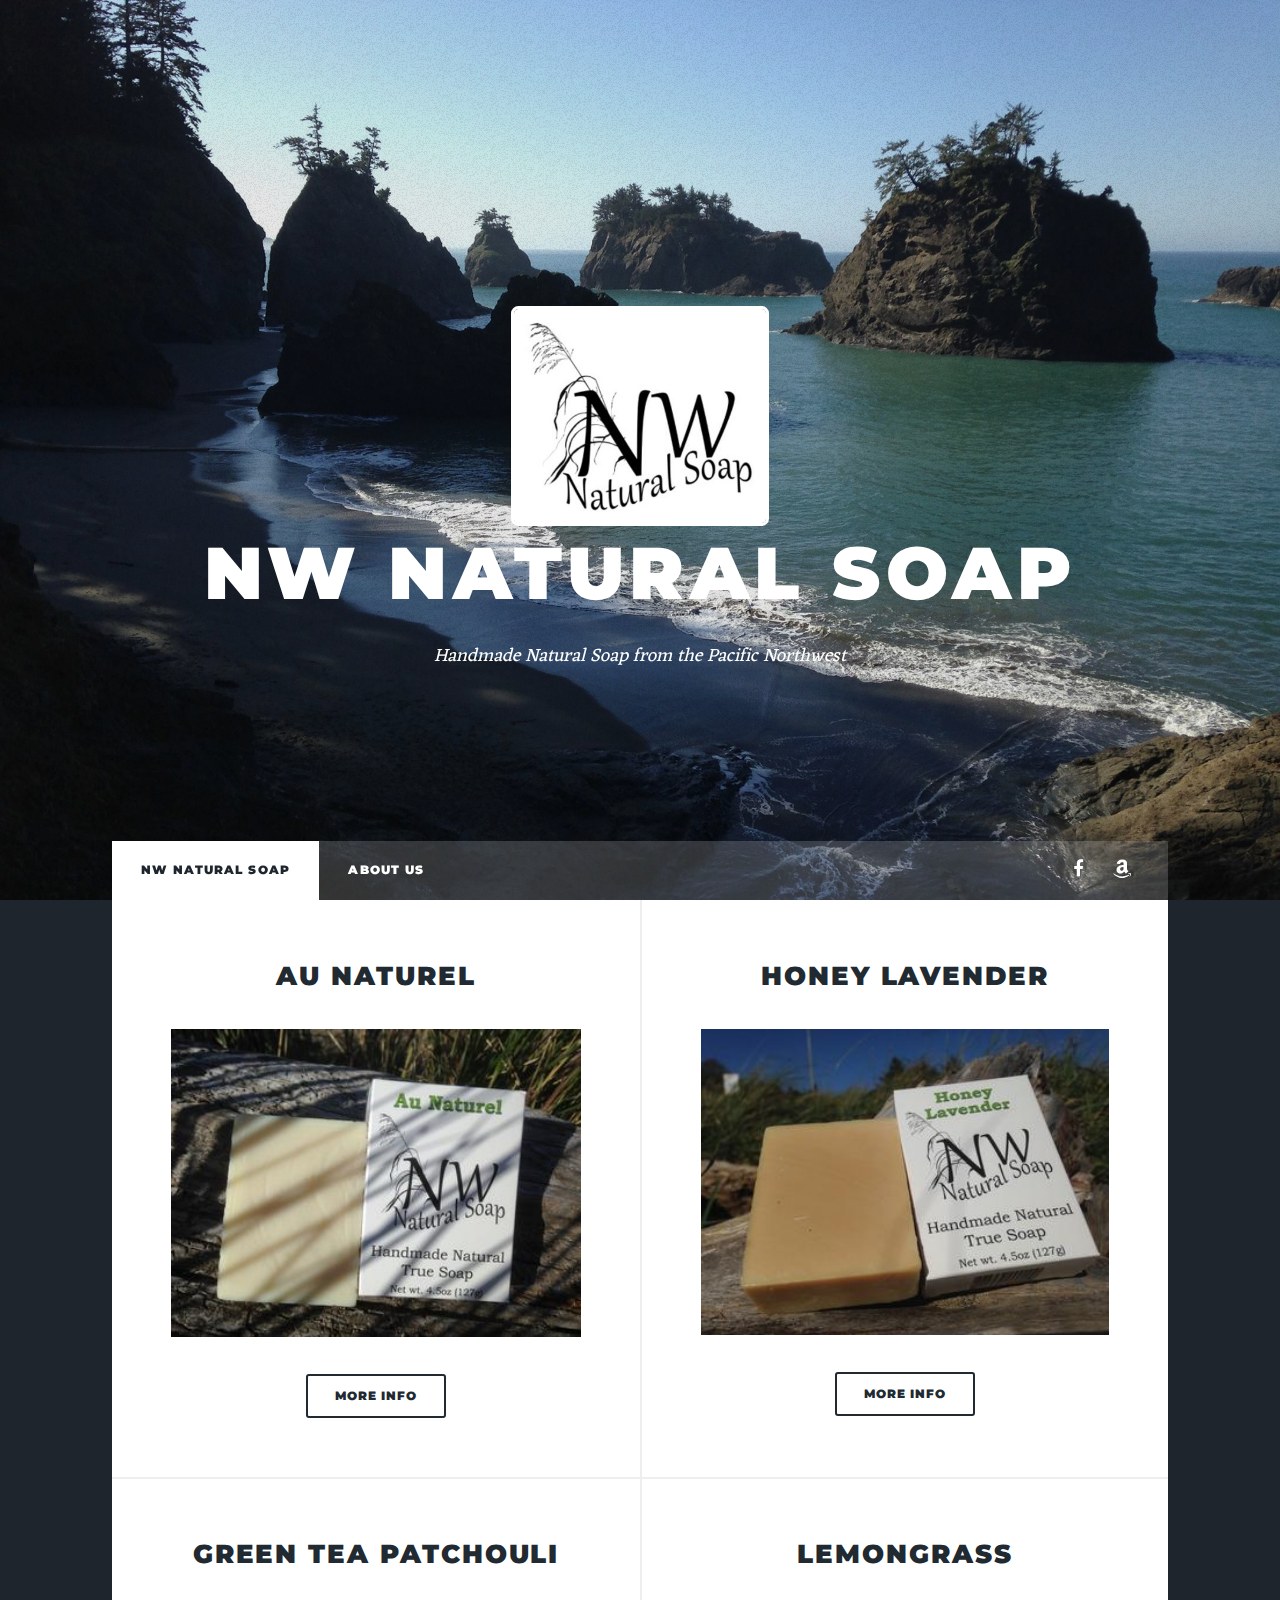
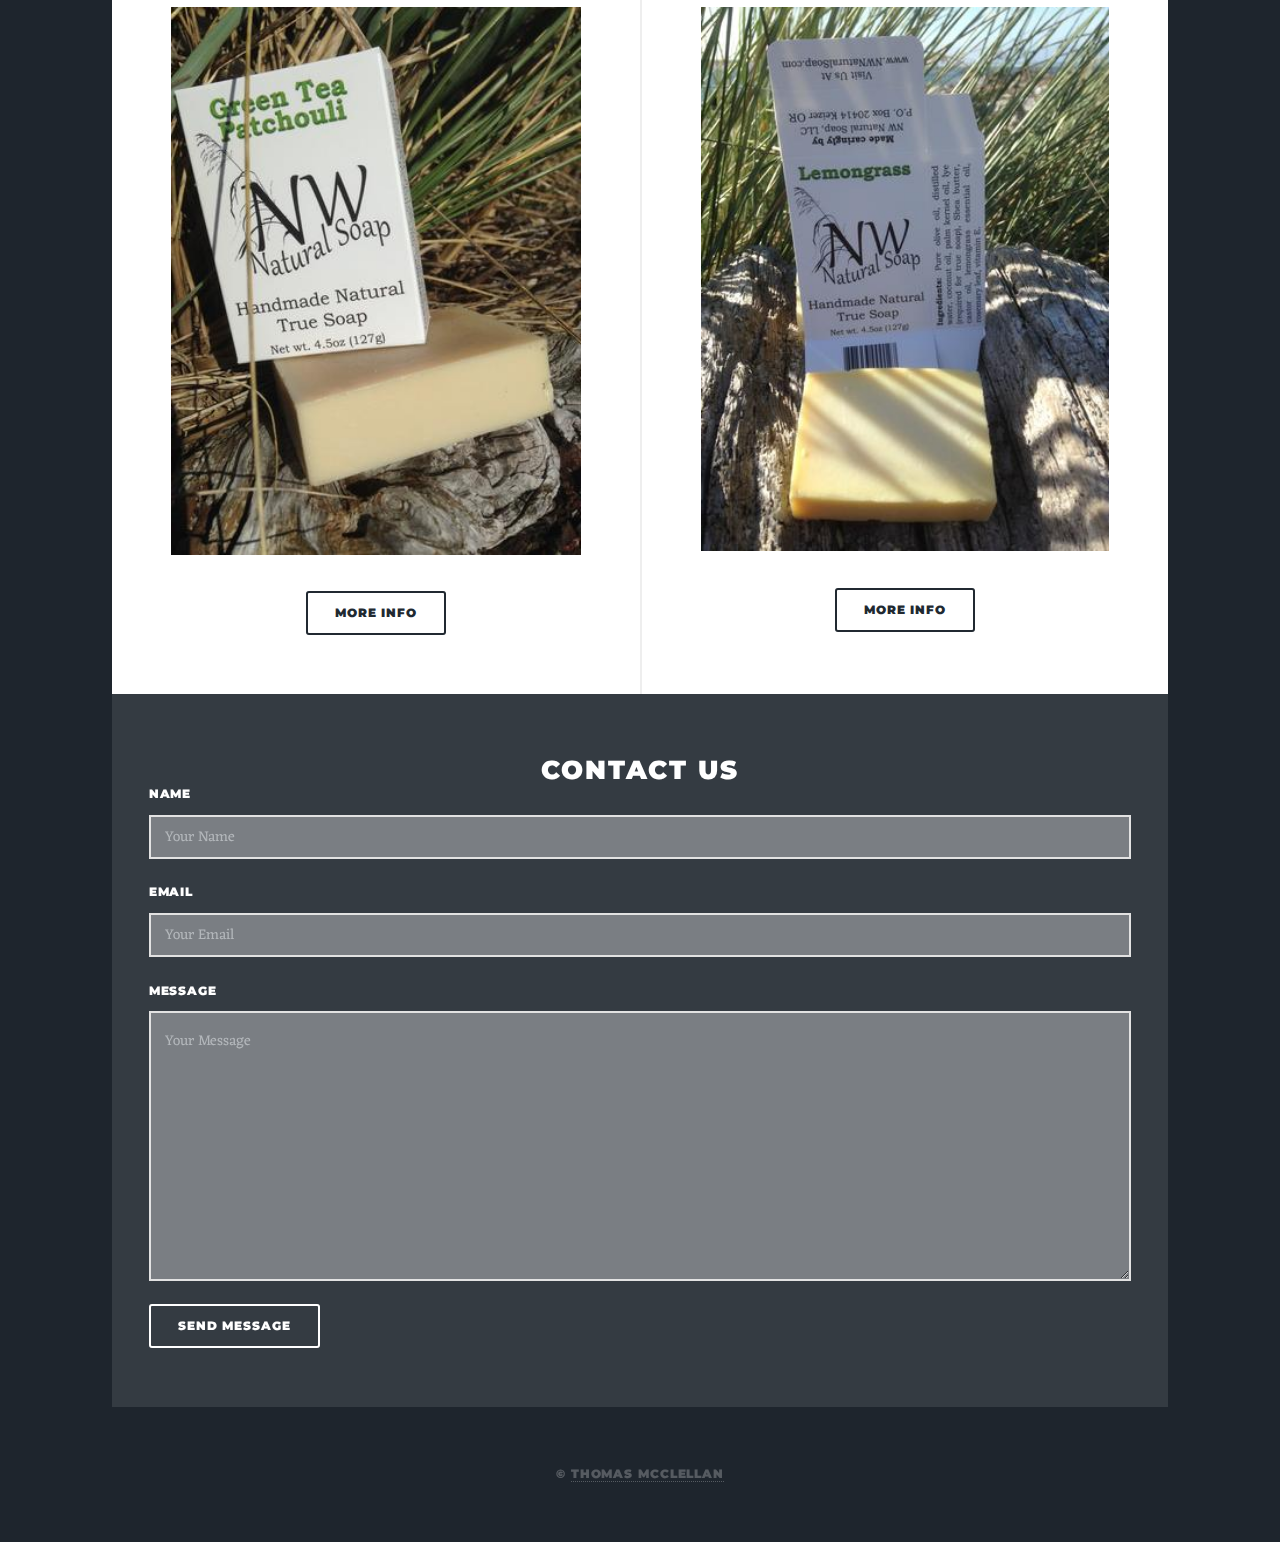
==== commit 5ad7e84f: "Added Amazon, toggle btn, and formspree" ====
--- a/index.html
+++ b/index.html
@@ -38,9 +38,10 @@
           <!-- <li><a href="elements.html">Elements Reference</a></li> -->
         </ul>
         <ul class="icons">
-          <li><a href="#" class="icon fa-twitter"><span class="label">Twitter</span></a></li>
-          <li><a href="#" class="icon fa-facebook"><span class="label">Facebook</span></a></li>
-          <li><a href="#" class="icon fa-instagram"><span class="label">Instagram</span></a></li>
+          <!-- <li><a href="#" class="icon fa-twitter"><span class="label">Twitter</span></a></li> 
+          <li><a href="#" class="icon fa-instagram"><span class="label">Instagram</span></a></li> -->
+          <li><a href="https://www.facebook.com/NWNaturalSoap/?ref=br_rs" target="blank" class="icon fa-facebook"><span class="label">Facebook</span></a></li>
+          <li><a href="https://www.amazon.com/s?ie=UTF8&me=A3Q5WHNU5KU2IV&page=1" target="blank" class="icon fa-amazon"><span class="label">Amazon</span></a></li>
         </ul>
       </nav>
 
@@ -55,12 +56,13 @@
               </header>
               <a class="image fit"><img src="images/auNaturel.jpg" alt="" /></a>
               <div class="dropdown">
-                <button class="accordion">More Info</button>
+                <button class="accordion" data-text-swap="Less Info" data-text-original="More Info">More Info</button>
                 <div class="accordionDrop">
-                  <p>Our Au Naturel soap is just that.  No added colors, scents, or oils are added, providing a gentle cleansing soap that is safe for sensitive skin. <br><br> Ingredients:  Pure olive oil, distilled water, coconut oil, palm kernel oil, lye (required for true soap), castor oil, rosemary leaf, and vitamin E. <br><br> $5.00</p>
+                  <p><br>Our Au Naturel soap is just that.  No added colors, scents, or oils are added, providing a gentle cleansing soap that is safe for sensitive skin. <br><br> Ingredients:  Pure olive oil, distilled water, coconut oil, palm kernel oil, lye (required for true soap), castor oil, rosemary leaf, and vitamin E.</p>
+                  <p style="text-align: center; font-family: 'Montserrat', Helvetica, sans-serif;"><b>$5.00</b></p>
               
                   <ul class="actions">
-                    <li><a href="#" class="button">Buy Now!</a></li>
+                    <li><a href="https://www.amazon.com/friendly-Soap-Small-batch-biodegradable-chemicals/dp/B01N3TZTMB/ref=sr_1_4?m=A3Q5WHNU5KU2IV&s=merchant-items&ie=UTF8&qid=1515437596&sr=1-4" target="blank" class="button">Buy Now!</a></li>
                   </ul>
                 </div>
               </div>
@@ -71,12 +73,13 @@
               </header>
               <a class="image fit"><img src="images/honeyLavender.jpg" alt="" /></a>
               <div class="dropdown">
-                <button class="accordion">More Info</button>
+                <button class="accordion" data-text-swap="Less Info" data-text-original="More Info">More Info</button>
                 <div class="accordionDrop">
-                    <p>Honey Lavender is a wonderful blend of goodness!  Considered to be antioxidant rich, a natural antibacterial and a humectant (attracting and retaining moisture) honey is one of the most healthful additives for soap!  Lavender is thought to soothe the skin, promote healing and reduce redness.  This soap leaves your skin moist and smooth. <br><br> Ingredients:  Pure olive oil, distilled water, coconut oil, palm kernel oil, lye (required for true soap), castor oil, buckwheat honey, lavender (Bulgarian) essential oil. <br><br> $6.50</p>
+                    <p><br>Honey Lavender is a wonderful blend of goodness!  Considered to be antioxidant rich, a natural antibacterial and a humectant (attracting and retaining moisture) honey is one of the most healthful additives for soap!  Lavender is thought to soothe the skin, promote healing and reduce redness.  This soap leaves your skin moist and smooth. <br><br> Ingredients:  Pure olive oil, distilled water, coconut oil, palm kernel oil, lye (required for true soap), castor oil, buckwheat honey, lavender (Bulgarian) essential oil.</p>
+                    <p style="text-align: center; font-family: 'Montserrat', Helvetica, sans-serif;"><b>$6.50</b></p>
               
                   <ul class="actions">
-                    <li><a href="#" class="button">Buy Now!</a></li>
+                    <li><a href="https://www.amazon.com/Soap-Small-batch-biodegradable-chemicals-raw-honey/dp/B01N8X7ZNZ/ref=sr_1_1?m=A3Q5WHNU5KU2IV&s=merchant-items&ie=UTF8&qid=1515437596&sr=1-1" target="blank" class="button">Buy Now!</a></li>
                   </ul>
                 </div>
               </div>
@@ -87,12 +90,13 @@
               </header>
               <a class="image fit"><img src="images/greenTeaPatchouli.jpg" alt="" /></a>
               <div class="dropdown">
-                <button class="accordion">More Info</button>
+                <button class="accordion" data-text-swap="Less Info" data-text-original="More Info">More Info</button>
                 <div class="accordionDrop">
-                    <p>Our research has found this to be a surprisingly popular blend!  Patchouli, known for its strong earthy fragrance, may have positive physical and emotional benefits when incorporated into a natural skin care routine.  Current research suggests health benefits of using green tea on skin, primarily with an antioxidant focus. <br><br> Ingredients:  Pure olive oil, green tea, coconut oil, palm kernel oil, lye (required for true soap), castor oil, patchouli essential oil, rosemary leaf, vitamin E. <br><br> $5.00</p>
+                    <p><br>Our research has found this to be a surprisingly popular blend!  Patchouli, known for its strong earthy fragrance, may have positive physical and emotional benefits when incorporated into a natural skin care routine.  Current research suggests health benefits of using green tea on skin, primarily with an antioxidant focus. <br><br> Ingredients:  Pure olive oil, green tea, coconut oil, palm kernel oil, lye (required for true soap), castor oil, patchouli essential oil, rosemary leaf, vitamin E.</p>
+                    <p style="text-align: center; font-family: 'Montserrat', Helvetica, sans-serif;"><b>$5.00</b></p>
               
                   <ul class="actions">
-                    <li><a href="#" class="button">Buy Now!</a></li>
+                    <li><a href="https://www.amazon.com/NW-Natural-Soap-biodegradable-chemicals/dp/B01N8TUVD1/ref=sr_1_3?m=A3Q5WHNU5KU2IV&s=merchant-items&ie=UTF8&qid=1515437596&sr=1-3" target="blank" class="button">Buy Now!</a></li>
                   </ul>
                 </div>
               </div>
@@ -103,12 +107,13 @@
               </header>
               <a class="image fit"><img src="images/lemongrass.jpg" alt="" /></a>
               <div class="dropdown">
-                <button class="accordion">More Info</button>
+                <button class="accordion" data-text-swap="Less Info" data-text-original="More Info">More Info</button>
                 <div class="accordionDrop">
-                    <p>Lemongrass is a bright citrusy essential oil considered to provide antifungal, antibacterial, and anti-inflammatory protection to name a few. <br><br> Ingredients:  Pure olive oil, distilled water, coconut oil, palm kernel oil, lye (required for true soap), shea butter, castor oil, lemongrass essential oil, rosemary leaf, vitamin E. <br><br> $5.00</p>
+                    <p><br>Lemongrass is a bright citrusy essential oil considered to provide antifungal, antibacterial, and anti-inflammatory protection to name a few. <br><br> Ingredients:  Pure olive oil, distilled water, coconut oil, palm kernel oil, lye (required for true soap), shea butter, castor oil, lemongrass essential oil, rosemary leaf, vitamin E.</p>
+                    <p style="text-align: center; font-family: 'Montserrat', Helvetica, sans-serif;"><b>$5.00</b></p>
               
                   <ul class="actions">
-                    <li><a href="#" class="button">Buy Now!</a></li>
+                    <li><a href="https://www.amazon.com/Lemongrass-Natural-Soap-small-batch-biodegradable/dp/B01N3LXX96/ref=sr_1_2?m=A3Q5WHNU5KU2IV&s=merchant-items&ie=UTF8&qid=1515437596&sr=1-2" target="blank" class="button">Buy Now!</a></li>
                   </ul>
                 </div>
               </div>
@@ -120,28 +125,23 @@
       <footer id="footer">
         <section>
           <h2>Contact Us</h2>
-          <form "https://formspree.io/thomasmcclellan87@gmail.com" method="POST">
-            <div class="field form-group">
-              <label for="name">Name</label>
-              <input type="text" class="form-control" placeholder="Your Name" id="name" required="" data-validation-required-message="Please enter your name" name="name"> 
-              <p class="help-block text-danger"></p>
-            </div>
-            <div class="field form-group">
-              <label for="email">Email</label>
-              <input type="email" class="form-control" placeholder="Your Email" id="email" required="" data-validation-required-message="Please enter your email" name="_replyto"> 
-              <p class="help-block text-danger"></p>
-            </div>
-            <div class="field form-group">
-              <label for="message">Message</label>
-              <textarea class="form-control" rows="7" placeholder="Your Message" id="message" required="" data-validation-required-message="Please leave a message" name="message"></textarea>
-              <p class="help-block text-danger"></p>
-            </div>
-            <div class="text-center actions">
-              <div id="success"></div>
-              <button id="sendMessageButton" class="btn btn-primary" type="submit">
-                Send Message
-              </button>
-            </div>
+          <form "http://formspree.io/thomasmcclellan87@gmail.com" method="POST">
+            <label for="name">Name</label>
+            <input type="text" class="form-control" placeholder="Your Name" id="name" required="" data-validation-required-message="Please enter your name" name="name"> 
+            <p class="help-block text-danger"></p><br><br>
+          
+            <label for="email">Email</label>
+            <input type="email" class="form-control" placeholder="Your Email" id="email" required="" data-validation-required-message="Please enter your email" name="_replyto"> 
+            <p class="help-block text-danger"></p><br><br>
+          
+            <label for="message">Message</label>
+            <textarea class="form-control" rows="7" placeholder="Your Message" id="message" required="" data-validation-required-message="Please leave a message" name="message"></textarea>
+            <p class="help-block text-danger"></p>
+          
+            <div id="success"></div>
+            <button id="sendMessageButton" class="btn btn-primary" type="submit">
+              Send Message
+            </button>
           </form>
         </section>
       </footer>
@@ -149,8 +149,7 @@
       <!-- Copyright -->
       <div id="copyright">
         <ul>
-          <li>&copy; <a href="thomasmcclellan.github.io" target="blank">Thomas McClellan</a></li>
-          <li>Design: HTML5 UP</li>
+          <li>&copy; <a href="https://thomasmcclellan.github.io/" target="blank">Thomas McClellan</a></li>
         </ul>
       </div>
     </div>
--- a/assets/css/main.css
+++ b/assets/css/main.css
@@ -1871,6 +1871,10 @@
 	}
 
 /* Button */
+
+  #sendMessageButton {
+    margin-top: 2em;
+  }
 
 	input[type="submit"],
 	input[type="reset"],
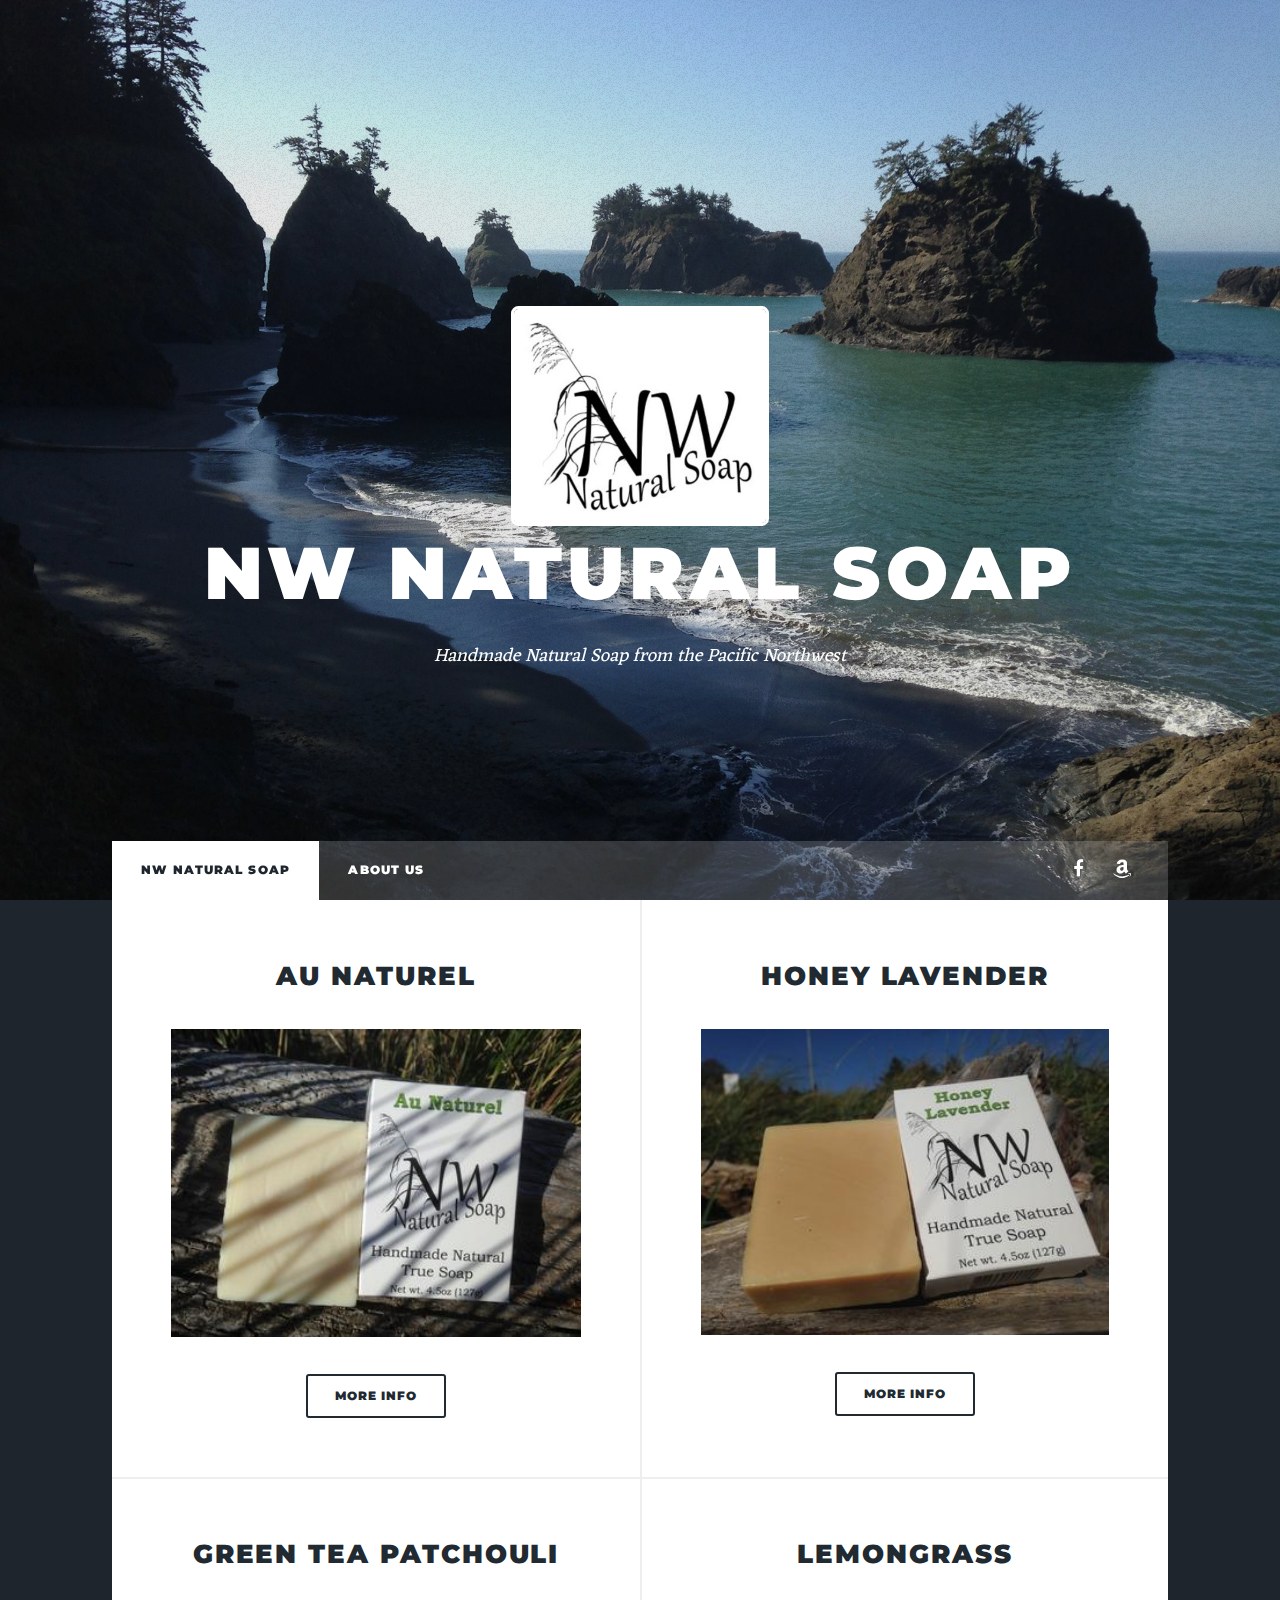
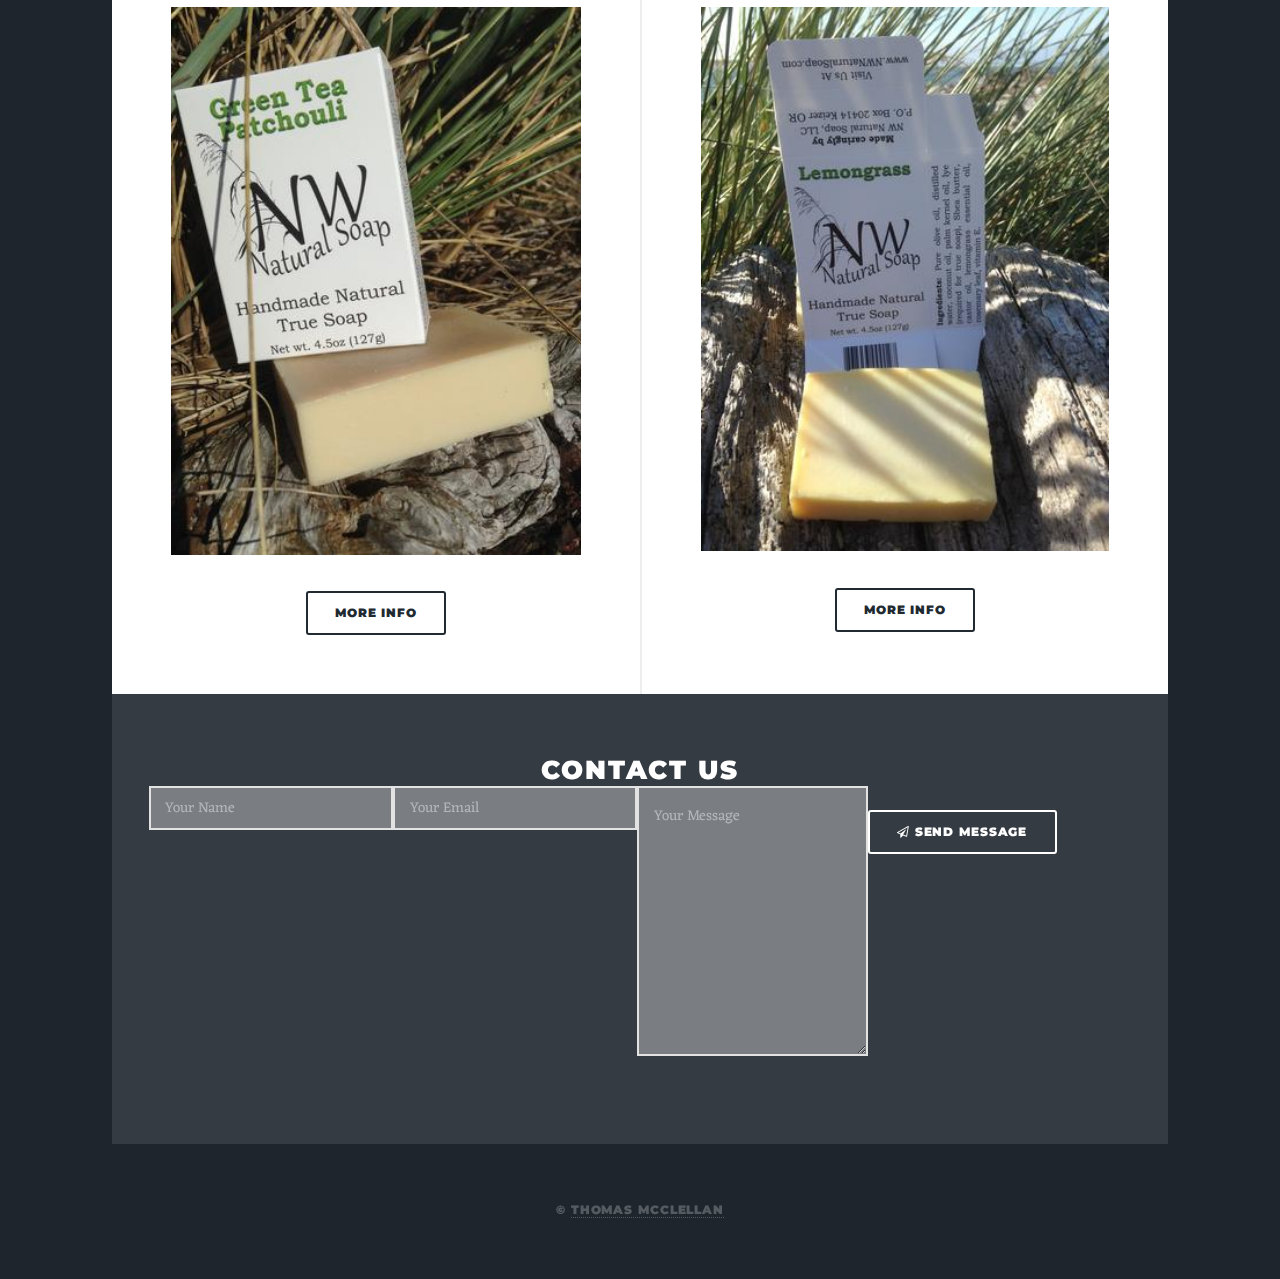
==== commit 97cff4b5: "Formspree fix" ====
--- a/index.html
+++ b/index.html
@@ -125,23 +125,26 @@
       <footer id="footer">
         <section>
           <h2>Contact Us</h2>
-          <form "http://formspree.io/thomasmcclellan87@gmail.com" method="POST">
-            <label for="name">Name</label>
-            <input type="text" class="form-control" placeholder="Your Name" id="name" required="" data-validation-required-message="Please enter your name" name="name"> 
-            <p class="help-block text-danger"></p><br><br>
-          
-            <label for="email">Email</label>
-            <input type="email" class="form-control" placeholder="Your Email" id="email" required="" data-validation-required-message="Please enter your email" name="_replyto"> 
-            <p class="help-block text-danger"></p><br><br>
-          
-            <label for="message">Message</label>
-            <textarea class="form-control" rows="7" placeholder="Your Message" id="message" required="" data-validation-required-message="Please leave a message" name="message"></textarea>
-            <p class="help-block text-danger"></p>
-          
-            <div id="success"></div>
-            <button id="sendMessageButton" class="btn btn-primary" type="submit">
-              Send Message
-            </button>
+          <form action="https://formspree.io/thomasmcclellan87@gmail.com" method="POST">
+            <div class="form-group">
+              <input type="text" class="form-control" placeholder="Your Name" id="name" required="" data-validation-required-message="Please enter your name" name="name"> 
+              <p class="help-block text-danger"></p>
+            </div>
+            <div class="form-group">
+              <input type="email" class="form-control" placeholder="Your Email" id="email" required="" data-validation-required-message="Please enter your email" name="_replyto"> 
+              <p class="help-block text-danger"></p>
+            </div>
+            <div class="form-group">
+              <textarea class="form-control" rows="7" placeholder="Your Message" id="message" required="" data-validation-required-message="Please leave a message" name="message"></textarea>
+              <p class="help-block text-danger"></p>
+            </div>
+            <div class="text-center">
+              <div id="success"></div>
+              <button id="sendMessageButton" class="btn btn-primary" type="submit">
+                <i class="fa fa-send-o"></i>
+                Send Message
+              </button>
+            </div>
           </form>
         </section>
       </footer>
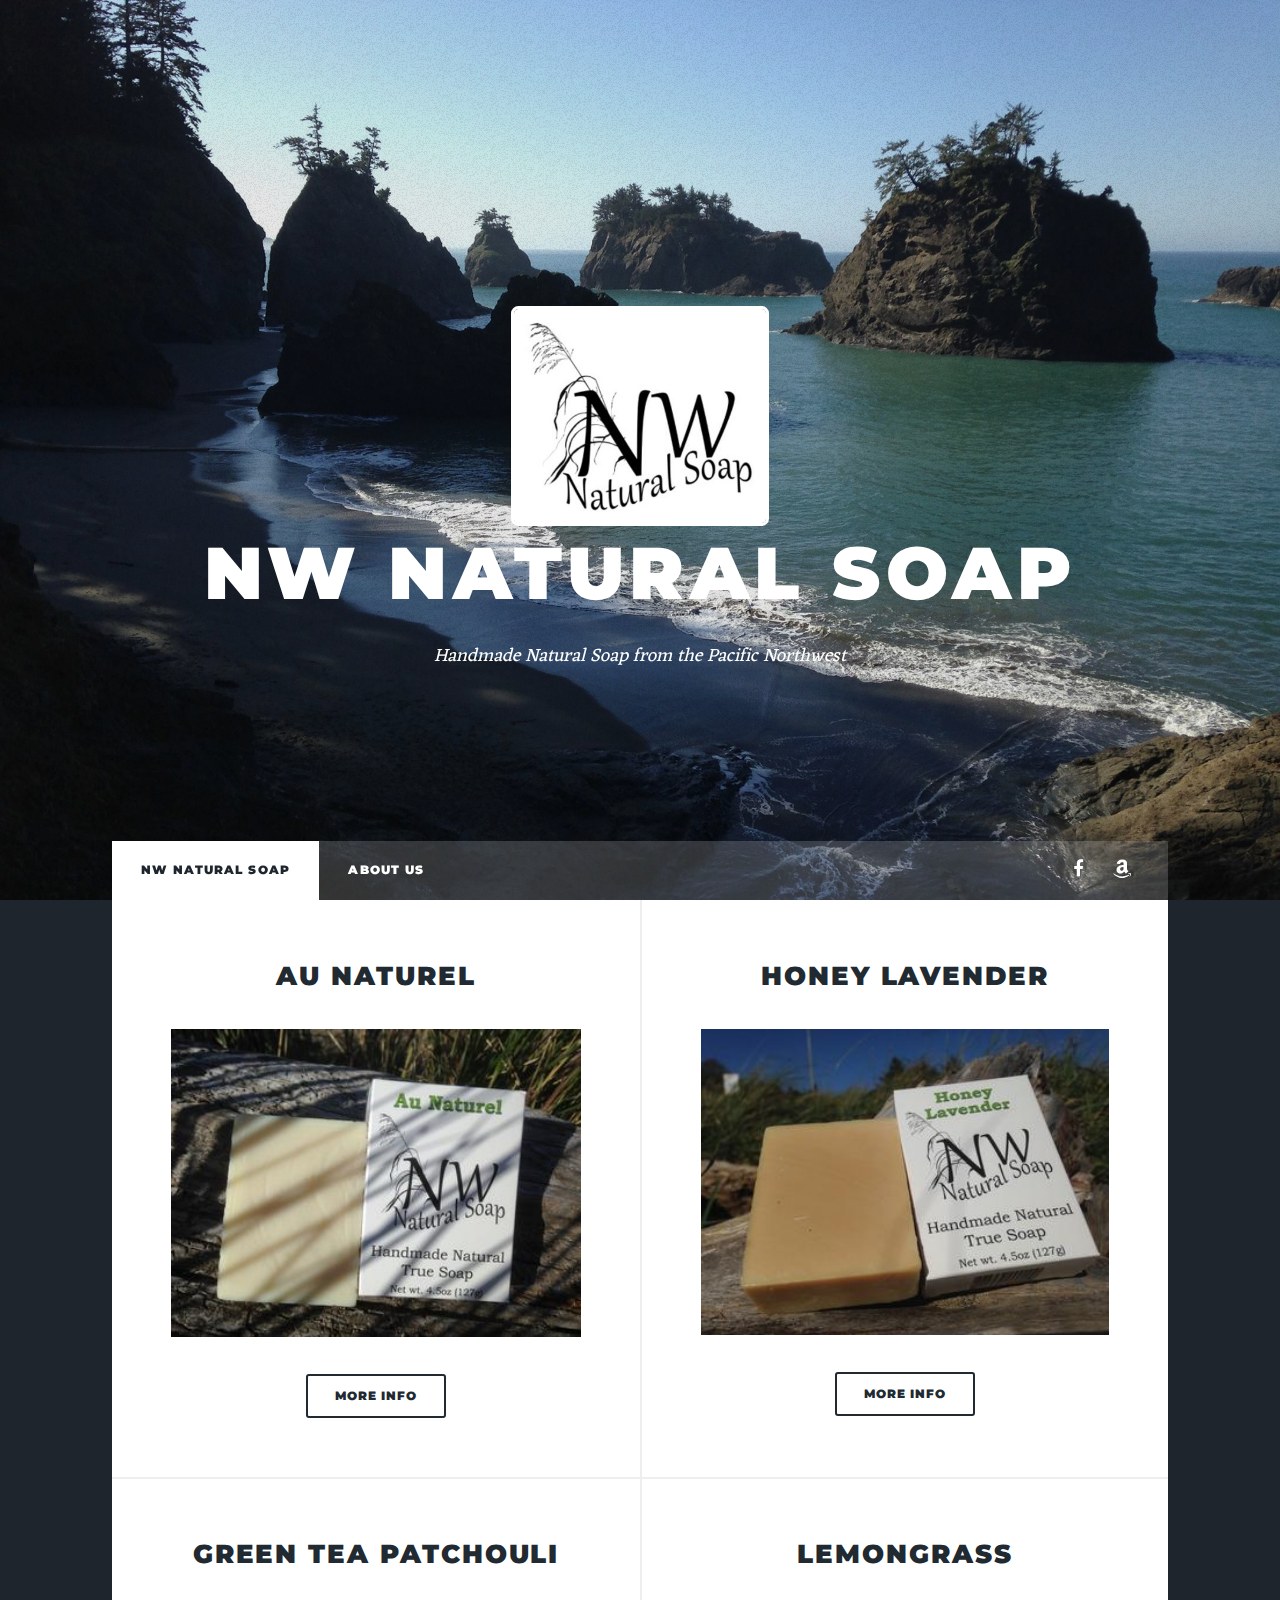
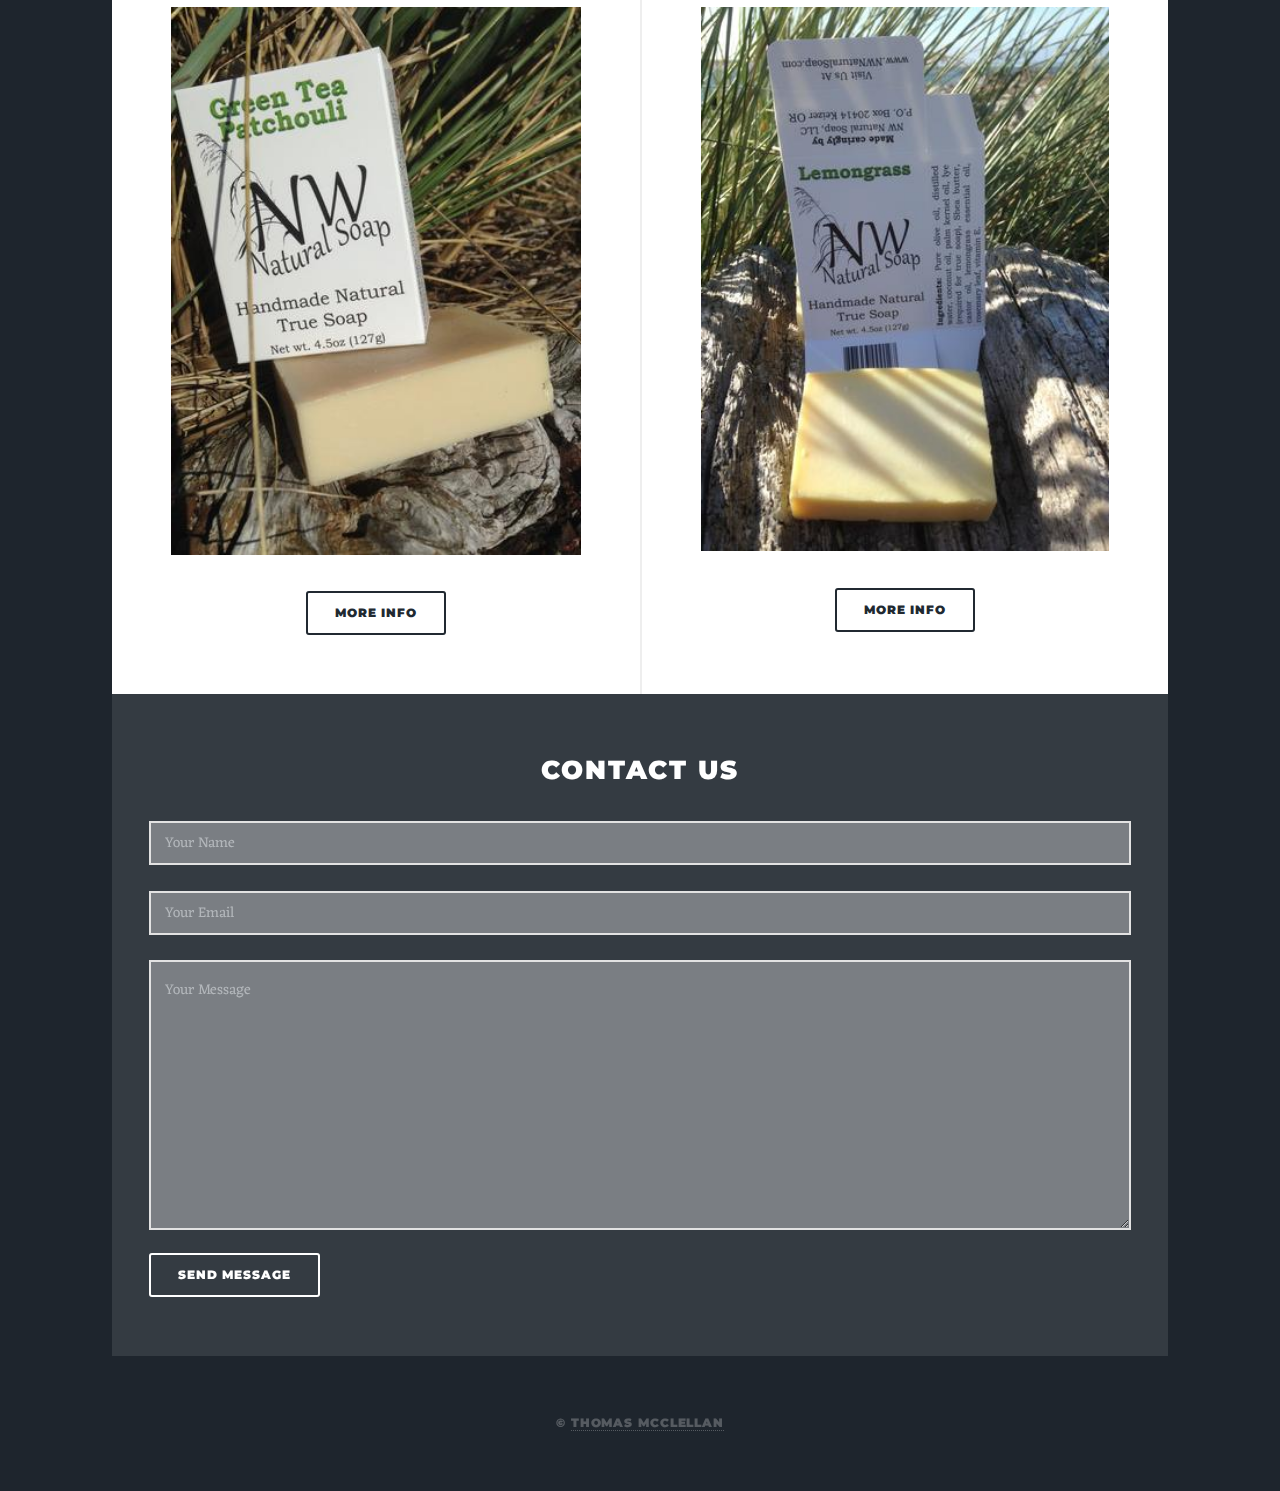
==== commit cfc22e40: "Formspree" ====
--- a/index.html
+++ b/index.html
@@ -124,15 +124,31 @@
       <!-- Footer -->
       <footer id="footer">
         <section>
-          <h2>Contact Us</h2>
+          <h2>Contact Us</h2><br>
           <form action="https://formspree.io/thomasmcclellan87@gmail.com" method="POST">
+            <input type="text" class="form-control" placeholder="Your Name" id="name" required="" data-validation-required-message="Please enter your name" name="name"> 
+            <p class="help-block text-danger"></p><br><br>
+          
+            <input type="email" class="form-control" placeholder="Your Email" id="email" required="" data-validation-required-message="Please enter your email" name="_replyto"> 
+            <p class="help-block text-danger"></p><br><br>
+          
+            <textarea class="form-control" rows="7" placeholder="Your Message" id="message" required="" data-validation-required-message="Please leave a message" name="message"></textarea>
+            <p class="help-block text-danger"></p>
+          
+            <div id="success"></div>
+            <button id="sendMessageButton" class="btn btn-primary" type="submit">
+              Send Message
+            </button>
+          </form>
+
+          <!-- <form action="https://formspree.io/thomasmcclellan87@gmail.com" method="POST">
             <div class="form-group">
               <input type="text" class="form-control" placeholder="Your Name" id="name" required="" data-validation-required-message="Please enter your name" name="name"> 
-              <p class="help-block text-danger"></p>
+              <p class="help-block text-danger"></p><br><br>
             </div>
             <div class="form-group">
               <input type="email" class="form-control" placeholder="Your Email" id="email" required="" data-validation-required-message="Please enter your email" name="_replyto"> 
-              <p class="help-block text-danger"></p>
+              <p class="help-block text-danger"></p><br><br>
             </div>
             <div class="form-group">
               <textarea class="form-control" rows="7" placeholder="Your Message" id="message" required="" data-validation-required-message="Please leave a message" name="message"></textarea>
@@ -145,7 +161,7 @@
                 Send Message
               </button>
             </div>
-          </form>
+          </form> -->
         </section>
       </footer>
 
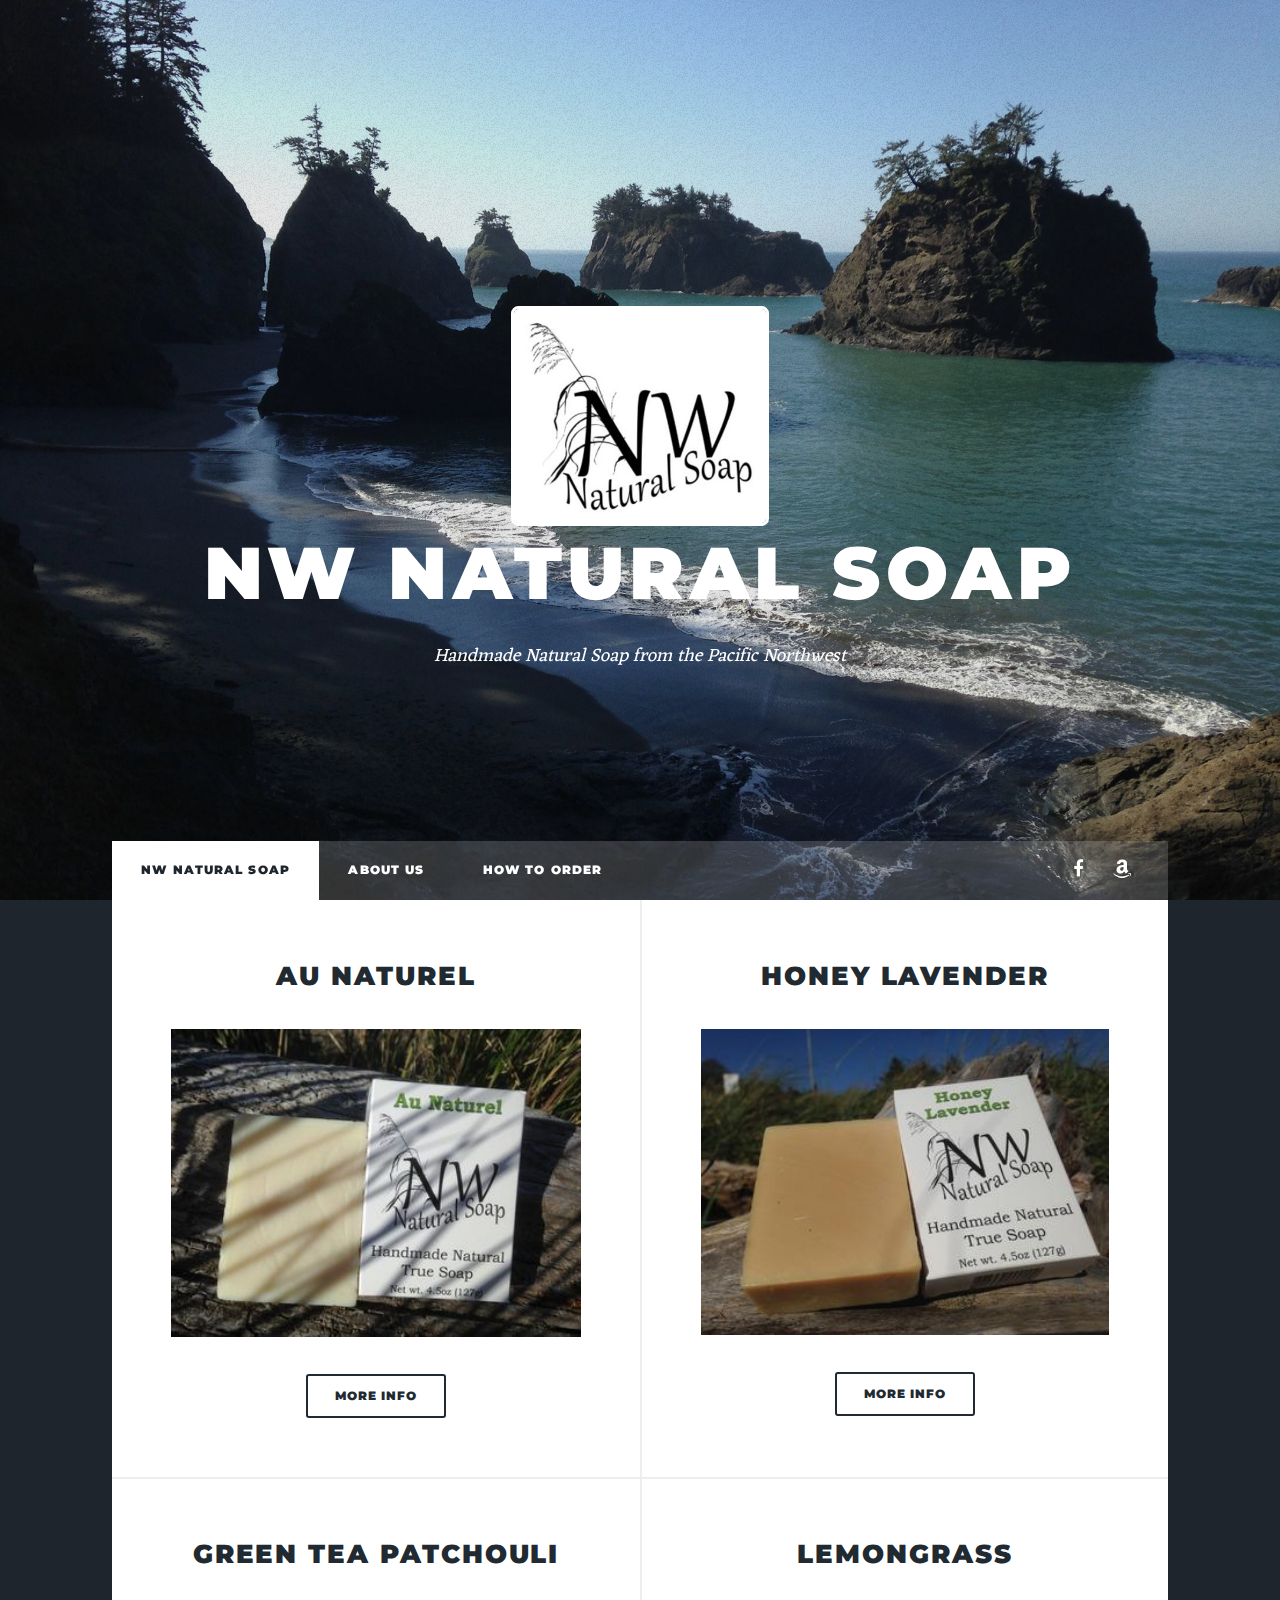
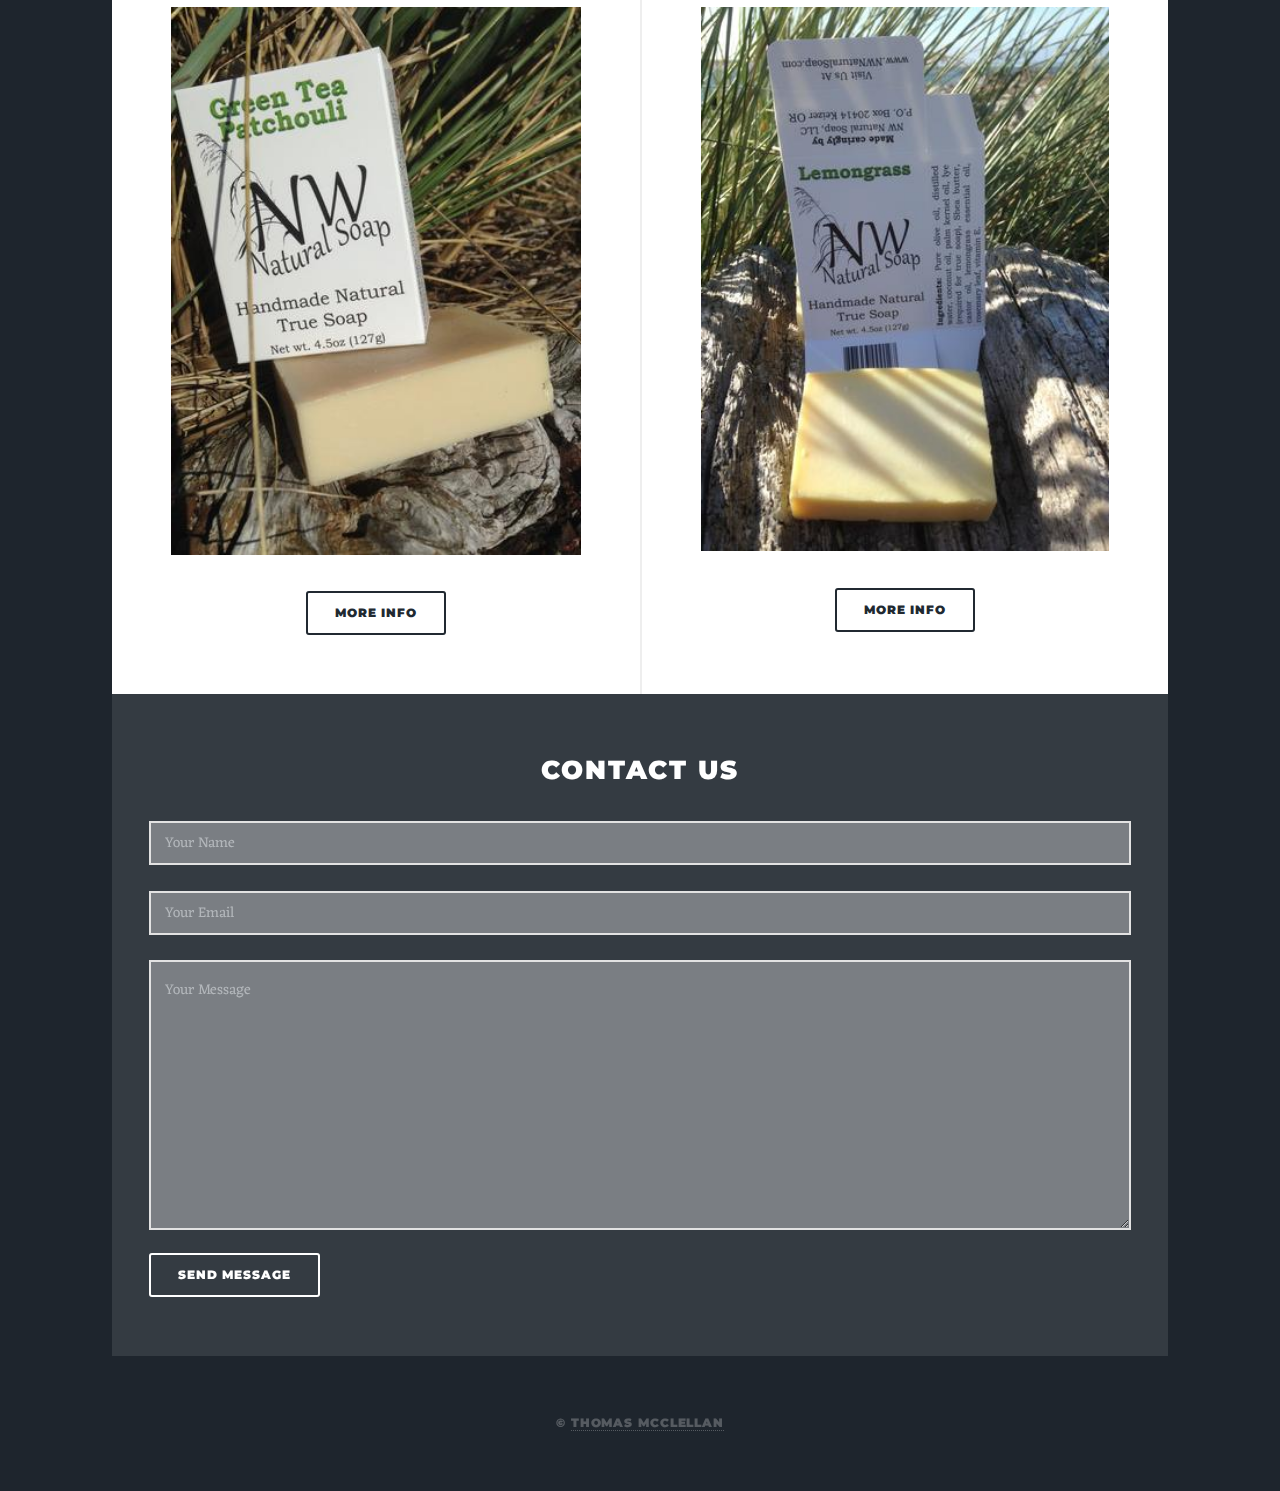
==== commit 1d989075: "Added howto tab" ====
--- a/index.html
+++ b/index.html
@@ -35,7 +35,8 @@
         <ul class="links">
           <li class="active"><a href="index.html">NW Natural Soap</a></li>
           <li><a href="aboutUs.html">About Us</a></li>
-          <!-- <li><a href="elements.html">Elements Reference</a></li> -->
+          <li><a href="howTo.html">How to Order</a></li>
+          <!-- <li><a href="didYouKnow.html">Did You Know?</a></li> -->
         </ul>
         <ul class="icons">
           <!-- <li><a href="#" class="icon fa-twitter"><span class="label">Twitter</span></a></li> 
@@ -140,28 +141,6 @@
               Send Message
             </button>
           </form>
-
-          <!-- <form action="https://formspree.io/thomasmcclellan87@gmail.com" method="POST">
-            <div class="form-group">
-              <input type="text" class="form-control" placeholder="Your Name" id="name" required="" data-validation-required-message="Please enter your name" name="name"> 
-              <p class="help-block text-danger"></p><br><br>
-            </div>
-            <div class="form-group">
-              <input type="email" class="form-control" placeholder="Your Email" id="email" required="" data-validation-required-message="Please enter your email" name="_replyto"> 
-              <p class="help-block text-danger"></p><br><br>
-            </div>
-            <div class="form-group">
-              <textarea class="form-control" rows="7" placeholder="Your Message" id="message" required="" data-validation-required-message="Please leave a message" name="message"></textarea>
-              <p class="help-block text-danger"></p>
-            </div>
-            <div class="text-center">
-              <div id="success"></div>
-              <button id="sendMessageButton" class="btn btn-primary" type="submit">
-                <i class="fa fa-send-o"></i>
-                Send Message
-              </button>
-            </div>
-          </form> -->
         </section>
       </footer>
 
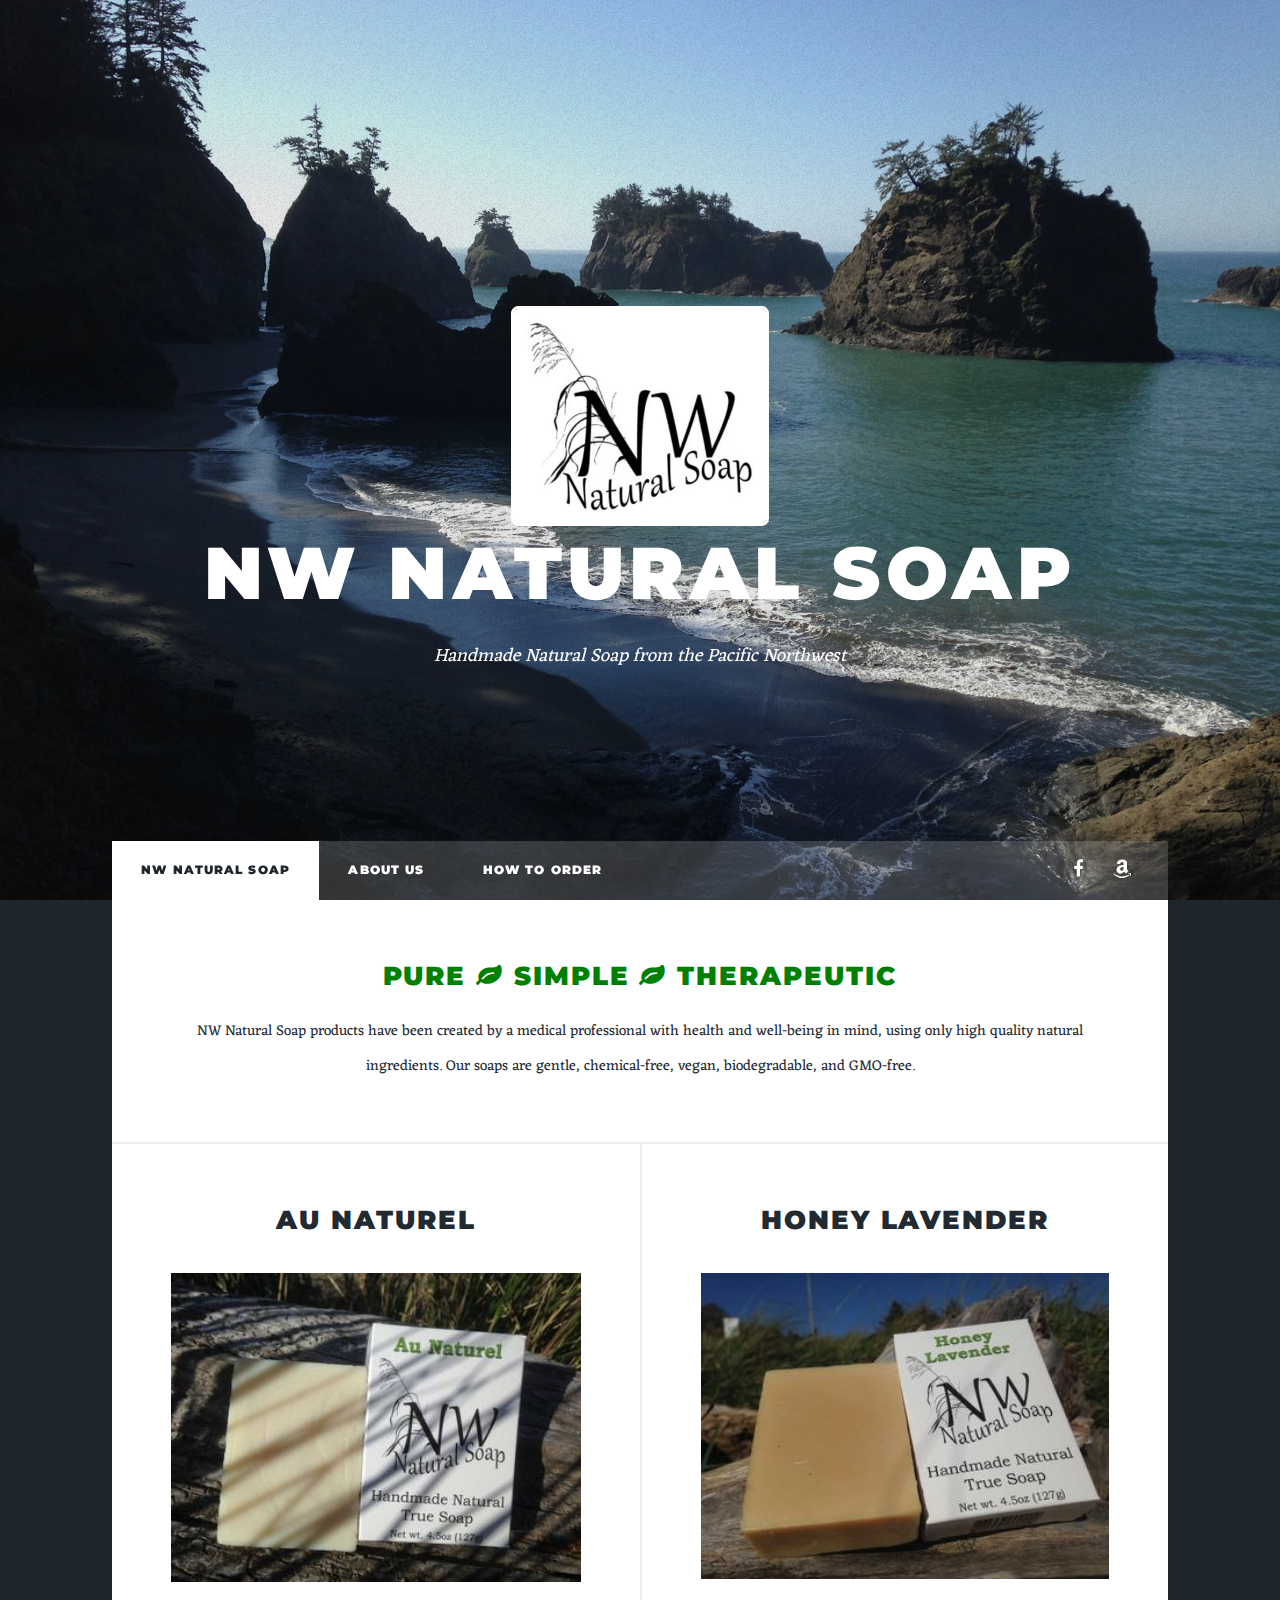
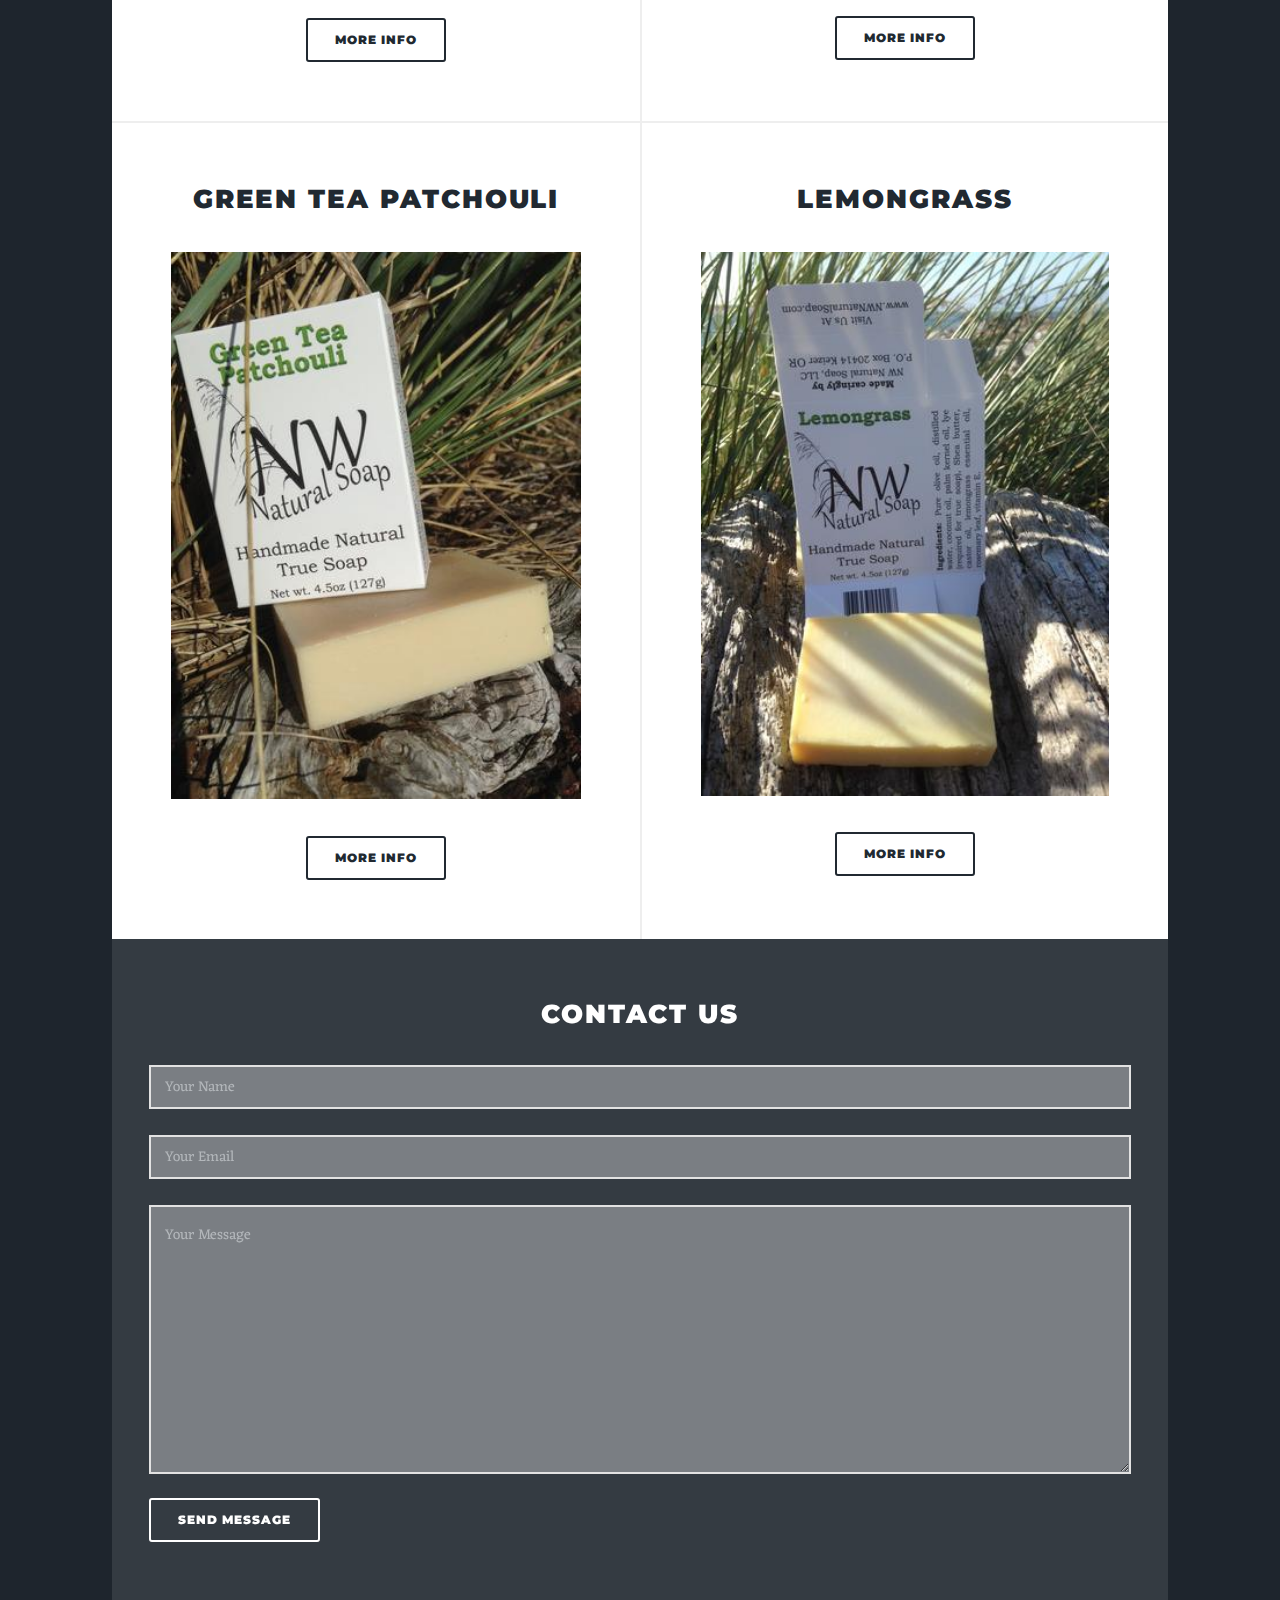
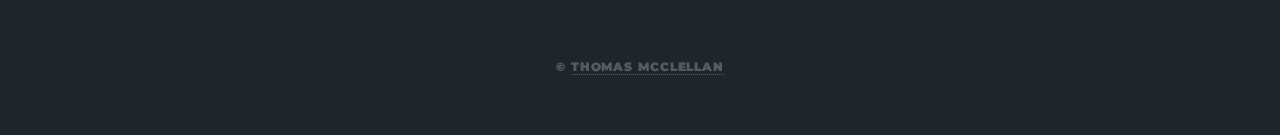
==== commit 4b18d543: "Added tagline" ====
--- a/index.html
+++ b/index.html
@@ -48,6 +48,10 @@
 
       <!-- Main -->
       <div id="main">
+        <section>
+          <h2 style="text-align: center; color: green;">Pure <i class="fa fa-leaf"></i> Simple <i class="fa fa-leaf"></i> Therapeutic</h2>
+          <p style="text-align: center">NW Natural Soap products have been created by a medical professional with health and well-being in mind, using only high quality natural ingredients.  Our soaps are gentle, chemical-free, vegan, biodegradable, and GMO-free.</p>
+        </section>
 
         <!-- Product -->
           <section class="posts">
@@ -126,7 +130,7 @@
       <footer id="footer">
         <section>
           <h2>Contact Us</h2><br>
-          <form action="https://formspree.io/thomasmcclellan87@gmail.com" method="POST">
+          <form action="https://formspree.io/nwnaturalsoap@gmail.com" method="POST">
             <input type="text" class="form-control" placeholder="Your Name" id="name" required="" data-validation-required-message="Please enter your name" name="name"> 
             <p class="help-block text-danger"></p><br><br>
           
